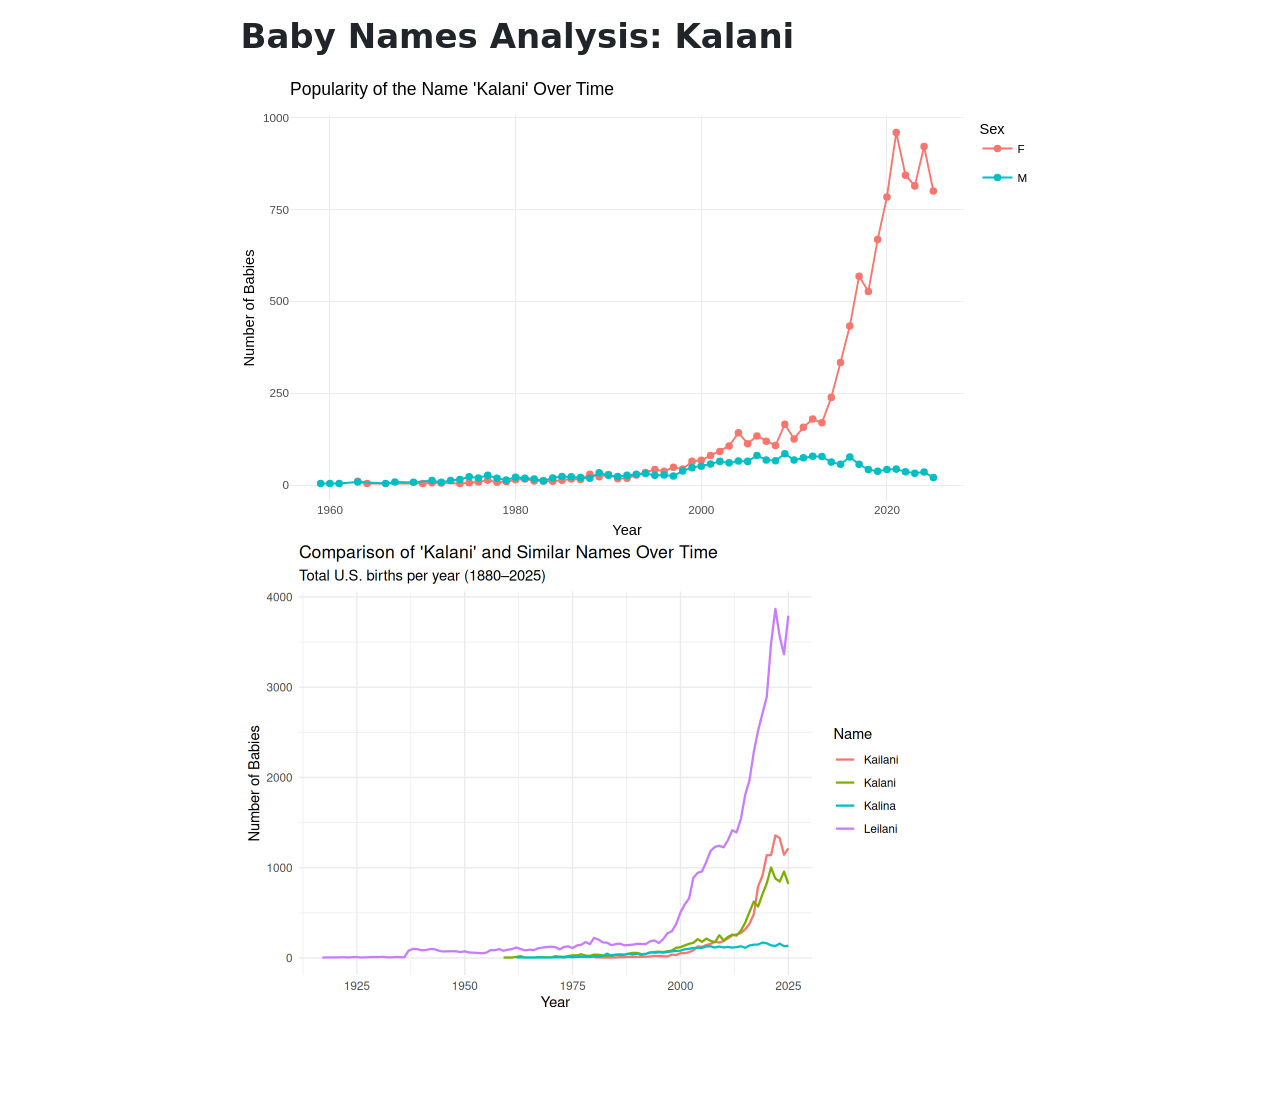
==== analysis.html @ bf9ff690 "Built site for gh-pages" ====
<!DOCTYPE html>
<html xmlns="http://www.w3.org/1999/xhtml" lang="en" xml:lang="en"><head>

<meta charset="utf-8">
<meta name="generator" content="quarto-1.10.19">

<meta name="viewport" content="width=device-width, initial-scale=1.0, user-scalable=yes">


<title>Baby Names Analysis: Kalani</title>
<style>
/* Default styles provided by pandoc.
** See https://pandoc.org/MANUAL.html#variables-for-html for config info.
*/
span.smallcaps{font-variant: small-caps;}
div.columns{display: flex; gap: 1.5em;}
div.column{flex: auto;}
@media screen {
div.columns{gap: min(4vw, 1.5em);}
div.column{overflow-x: auto;}
}
div.hanging-indent{margin-left: 1.5em; text-indent: -1.5em;}
ul.task-list{list-style: none;}
ul.task-list li input[type="checkbox"] {
  width: 0.8em;
  margin: 0 0.8em 0.2em -1em; /* quarto-specific, see https://github.com/quarto-dev/quarto-cli/issues/4556 */ 
  vertical-align: middle;
}
</style>


<script src="analysis_files/libs/clipboard/clipboard.min.js"></script>
<script src="analysis_files/libs/quarto-html/quarto.js" type="module"></script>
<script src="analysis_files/libs/quarto-html/tabsets/tabsets.js" type="module"></script>
<script src="analysis_files/libs/quarto-html/popper.min.js"></script>
<script src="analysis_files/libs/quarto-html/tippy.umd.min.js"></script>
<script src="analysis_files/libs/quarto-html/anchor.min.js"></script>
<link href="analysis_files/libs/quarto-html/tippy.css" rel="stylesheet">
<link href="analysis_files/libs/quarto-html/quarto-syntax-highlighting-bf27225e3a48a9273f3daa8f8e829971.css" rel="stylesheet" id="quarto-text-highlighting-styles">
<script src="analysis_files/libs/bootstrap/bootstrap.min.js"></script>
<link href="analysis_files/libs/bootstrap/bootstrap-icons.css" rel="stylesheet">
<link href="analysis_files/libs/bootstrap/bootstrap-77d061a0f9114bfb611d9726084df888.min.css" rel="stylesheet" append-hash="true" id="quarto-bootstrap" data-mode="light">
<link href="analysis_files/libs/htmltools-fill-0.5.9/fill.css" rel="stylesheet">
<script src="analysis_files/libs/htmlwidgets-1.6.4/htmlwidgets.js"></script>
<script src="analysis_files/libs/plotly-binding-4.12.1/plotly.js"></script>
<script src="analysis_files/libs/typedarray-0.1/typedarray.min.js"></script>
<script src="analysis_files/libs/jquery-3.5.1/jquery.min.js"></script>
<link href="analysis_files/libs/crosstalk-1.2.2/css/crosstalk.min.css" rel="stylesheet">
<script src="analysis_files/libs/crosstalk-1.2.2/js/crosstalk.min.js"></script>
<link href="analysis_files/libs/plotly-htmlwidgets-css-2.25.2/plotly-htmlwidgets.css" rel="stylesheet">
<script src="analysis_files/libs/plotly-main-2.25.2/plotly-latest.min.js"></script>


</head>

<body class="fullcontent quarto-light">

<div id="quarto-content" class="page-columns page-rows-contents page-layout-article">

<main class="content" id="quarto-document-content">

<header id="title-block-header" class="quarto-title-block default">
<div class="quarto-title">
<h1 class="title">Baby Names Analysis: Kalani</h1>
</div>



<div class="quarto-title-meta">

    
  
    
  </div>
  


</header>


<div class="cell">
<div class="cell-output-display">
<div class="plotly html-widget html-fill-item" id="htmlwidget-a24e5933cd6e842ec166" style="width:100%;height:464px;"></div>
<script type="application/json" data-for="htmlwidget-a24e5933cd6e842ec166">{"x":{"data":[{"x":[1963,1964,1970,1971,1972,1974,1975,1976,1977,1978,1979,1980,1981,1982,1983,1984,1985,1986,1987,1988,1989,1990,1991,1992,1993,1994,1995,1996,1997,1998,1999,2000,2001,2002,2003,2004,2005,2006,2007,2008,2009,2010,2011,2012,2013,2014,2015,2016,2017,2018,2019,2020,2021,2022,2023,2024,2025],"y":[11,5,5,7,6,5,7,9,14,8,10,15,17,12,12,11,14,17,16,30,23,29,18,19,28,35,43,38,49,44,65,68,81,92,107,143,113,134,120,108,166,126,158,180,170,239,334,433,568,527,668,784,959,843,814,921,800],"text":["year: 1963<br />count:  11<br />sex: F","year: 1964<br />count:   5<br />sex: F","year: 1970<br />count:   5<br />sex: F","year: 1971<br />count:   7<br />sex: F","year: 1972<br />count:   6<br />sex: F","year: 1974<br />count:   5<br />sex: F","year: 1975<br />count:   7<br />sex: F","year: 1976<br />count:   9<br />sex: F","year: 1977<br />count:  14<br />sex: F","year: 1978<br />count:   8<br />sex: F","year: 1979<br />count:  10<br />sex: F","year: 1980<br />count:  15<br />sex: F","year: 1981<br />count:  17<br />sex: F","year: 1982<br />count:  12<br />sex: F","year: 1983<br />count:  12<br />sex: F","year: 1984<br />count:  11<br />sex: F","year: 1985<br />count:  14<br />sex: F","year: 1986<br />count:  17<br />sex: F","year: 1987<br />count:  16<br />sex: F","year: 1988<br />count:  30<br />sex: F","year: 1989<br />count:  23<br />sex: F","year: 1990<br />count:  29<br />sex: F","year: 1991<br />count:  18<br />sex: F","year: 1992<br />count:  19<br />sex: F","year: 1993<br />count:  28<br />sex: F","year: 1994<br />count:  35<br />sex: F","year: 1995<br />count:  43<br />sex: F","year: 1996<br />count:  38<br />sex: F","year: 1997<br />count:  49<br />sex: F","year: 1998<br />count:  44<br />sex: F","year: 1999<br />count:  65<br />sex: F","year: 2000<br />count:  68<br />sex: F","year: 2001<br />count:  81<br />sex: F","year: 2002<br />count:  92<br />sex: F","year: 2003<br />count: 107<br />sex: F","year: 2004<br />count: 143<br />sex: F","year: 2005<br />count: 113<br />sex: F","year: 2006<br />count: 134<br />sex: F","year: 2007<br />count: 120<br />sex: F","year: 2008<br />count: 108<br />sex: F","year: 2009<br />count: 166<br />sex: F","year: 2010<br />count: 126<br />sex: F","year: 2011<br />count: 158<br />sex: F","year: 2012<br />count: 180<br />sex: F","year: 2013<br />count: 170<br />sex: F","year: 2014<br />count: 239<br />sex: F","year: 2015<br />count: 334<br />sex: F","year: 2016<br />count: 433<br />sex: F","year: 2017<br />count: 568<br />sex: F","year: 2018<br />count: 527<br />sex: F","year: 2019<br />count: 668<br />sex: F","year: 2020<br />count: 784<br />sex: F","year: 2021<br />count: 959<br />sex: F","year: 2022<br />count: 843<br />sex: F","year: 2023<br />count: 814<br />sex: F","year: 2024<br />count: 921<br />sex: F","year: 2025<br />count: 800<br />sex: F"],"type":"scatter","mode":"lines+markers","line":{"width":1.8897637795275593,"color":"rgba(248,118,109,1)","dash":"solid"},"hoveron":"points","name":"F","legendgroup":"F","showlegend":true,"xaxis":"x","yaxis":"y","hoverinfo":"text","marker":{"autocolorscale":false,"color":"rgba(248,118,109,1)","opacity":1,"size":5.6692913385826778,"symbol":"circle","line":{"width":1.8897637795275593,"color":"rgba(248,118,109,1)"}},"frame":null},{"x":[1959,1960,1961,1963,1966,1967,1969,1971,1972,1973,1974,1975,1976,1977,1978,1979,1980,1981,1982,1983,1984,1985,1986,1987,1988,1989,1990,1991,1992,1993,1994,1995,1996,1997,1998,1999,2000,2001,2002,2003,2004,2005,2006,2007,2008,2009,2010,2011,2012,2013,2014,2015,2016,2017,2018,2019,2020,2021,2022,2023,2024,2025],"y":[5,5,5,9,5,9,8,13,8,13,16,23,20,27,19,14,22,19,17,12,20,24,23,21,19,34,27,24,27,30,32,27,28,25,39,48,52,58,65,61,66,65,81,69,67,86,69,75,79,78,63,57,77,57,43,38,43,44,37,33,36,21],"text":["year: 1959<br />count:   5<br />sex: M","year: 1960<br />count:   5<br />sex: M","year: 1961<br />count:   5<br />sex: M","year: 1963<br />count:   9<br />sex: M","year: 1966<br />count:   5<br />sex: M","year: 1967<br />count:   9<br />sex: M","year: 1969<br />count:   8<br />sex: M","year: 1971<br />count:  13<br />sex: M","year: 1972<br />count:   8<br />sex: M","year: 1973<br />count:  13<br />sex: M","year: 1974<br />count:  16<br />sex: M","year: 1975<br />count:  23<br />sex: M","year: 1976<br />count:  20<br />sex: M","year: 1977<br />count:  27<br />sex: M","year: 1978<br />count:  19<br />sex: M","year: 1979<br />count:  14<br />sex: M","year: 1980<br />count:  22<br />sex: M","year: 1981<br />count:  19<br />sex: M","year: 1982<br />count:  17<br />sex: M","year: 1983<br />count:  12<br />sex: M","year: 1984<br />count:  20<br />sex: M","year: 1985<br />count:  24<br />sex: M","year: 1986<br />count:  23<br />sex: M","year: 1987<br />count:  21<br />sex: M","year: 1988<br />count:  19<br />sex: M","year: 1989<br />count:  34<br />sex: M","year: 1990<br />count:  27<br />sex: M","year: 1991<br />count:  24<br />sex: M","year: 1992<br />count:  27<br />sex: M","year: 1993<br />count:  30<br />sex: M","year: 1994<br />count:  32<br />sex: M","year: 1995<br />count:  27<br />sex: M","year: 1996<br />count:  28<br />sex: M","year: 1997<br />count:  25<br />sex: M","year: 1998<br />count:  39<br />sex: M","year: 1999<br />count:  48<br />sex: M","year: 2000<br />count:  52<br />sex: M","year: 2001<br />count:  58<br />sex: M","year: 2002<br />count:  65<br />sex: M","year: 2003<br />count:  61<br />sex: M","year: 2004<br />count:  66<br />sex: M","year: 2005<br />count:  65<br />sex: M","year: 2006<br />count:  81<br />sex: M","year: 2007<br />count:  69<br />sex: M","year: 2008<br />count:  67<br />sex: M","year: 2009<br />count:  86<br />sex: M","year: 2010<br />count:  69<br />sex: M","year: 2011<br />count:  75<br />sex: M","year: 2012<br />count:  79<br />sex: M","year: 2013<br />count:  78<br />sex: M","year: 2014<br />count:  63<br />sex: M","year: 2015<br />count:  57<br />sex: M","year: 2016<br />count:  77<br />sex: M","year: 2017<br />count:  57<br />sex: M","year: 2018<br />count:  43<br />sex: M","year: 2019<br />count:  38<br />sex: M","year: 2020<br />count:  43<br />sex: M","year: 2021<br />count:  44<br />sex: M","year: 2022<br />count:  37<br />sex: M","year: 2023<br />count:  33<br />sex: M","year: 2024<br />count:  36<br />sex: M","year: 2025<br />count:  21<br />sex: M"],"type":"scatter","mode":"lines+markers","line":{"width":1.8897637795275593,"color":"rgba(0,191,196,1)","dash":"solid"},"hoveron":"points","name":"M","legendgroup":"M","showlegend":true,"xaxis":"x","yaxis":"y","hoverinfo":"text","marker":{"autocolorscale":false,"color":"rgba(0,191,196,1)","opacity":1,"size":5.6692913385826778,"symbol":"circle","line":{"width":1.8897637795275593,"color":"rgba(0,191,196,1)"}},"frame":null}],"layout":{"margin":{"t":40.840182648401829,"r":7.3059360730593621,"b":37.260273972602747,"l":48.949771689497723},"paper_bgcolor":"rgba(255,255,255,1)","font":{"color":"rgba(0,0,0,1)","family":"","size":14.611872146118724},"title":{"text":"Popularity of the Name 'Kalani' Over Time","font":{"color":"rgba(0,0,0,1)","family":"","size":17.534246575342465},"x":0,"xref":"paper"},"xaxis":{"domain":[0,1],"automargin":true,"type":"linear","autorange":false,"range":[1955.7,2028.3],"tickmode":"array","ticktext":["1960","1980","2000","2020"],"tickvals":[1960,1980,2000,2020],"categoryorder":"array","categoryarray":["1960","1980","2000","2020"],"nticks":null,"ticks":"","tickcolor":null,"ticklen":3.6529680365296811,"tickwidth":0,"showticklabels":true,"tickfont":{"color":"rgba(77,77,77,1)","family":"","size":11.68949771689498},"tickangle":-0,"showline":false,"linecolor":null,"linewidth":0,"showgrid":true,"gridcolor":"rgba(235,235,235,1)","gridwidth":0.66417600664176002,"zeroline":false,"anchor":"y","title":{"text":"Year","font":{"color":"rgba(0,0,0,1)","family":"","size":14.611872146118724}},"hoverformat":".2f"},"yaxis":{"domain":[0,1],"automargin":true,"type":"linear","autorange":false,"range":[-42.700000000000003,1006.7],"tickmode":"array","ticktext":["0","250","500","750","1000"],"tickvals":[0,250,500.00000000000006,750,1000],"categoryorder":"array","categoryarray":["0","250","500","750","1000"],"nticks":null,"ticks":"","tickcolor":null,"ticklen":3.6529680365296811,"tickwidth":0,"showticklabels":true,"tickfont":{"color":"rgba(77,77,77,1)","family":"","size":11.68949771689498},"tickangle":-0,"showline":false,"linecolor":null,"linewidth":0,"showgrid":true,"gridcolor":"rgba(235,235,235,1)","gridwidth":0.66417600664176002,"zeroline":false,"anchor":"x","title":{"text":"Number of Babies","font":{"color":"rgba(0,0,0,1)","family":"","size":14.611872146118724}},"hoverformat":".2f"},"shapes":[],"showlegend":true,"legend":{"bgcolor":null,"bordercolor":null,"borderwidth":0,"font":{"color":"rgba(0,0,0,1)","family":"","size":11.68949771689498},"title":{"text":"Sex","font":{"color":"rgba(0,0,0,1)","family":"","size":14.611872146118724}}},"hovermode":"closest","barmode":"relative"},"config":{"doubleClick":"reset","modeBarButtonsToAdd":["hoverclosest","hovercompare"],"showSendToCloud":false},"source":"A","attrs":{"3fc95a01af0a":{"x":{},"y":{},"colour":{},"type":"scatter"},"3fc96cd4de50":{"x":{},"y":{},"colour":{}}},"cur_data":"3fc95a01af0a","visdat":{"3fc95a01af0a":["function (y) ","x"],"3fc96cd4de50":["function (y) ","x"]},"highlight":{"on":"plotly_click","persistent":false,"dynamic":false,"selectize":false,"opacityDim":0.20000000000000001,"selected":{"opacity":1},"debounce":0},"shinyEvents":["plotly_hover","plotly_click","plotly_selected","plotly_relayout","plotly_brushed","plotly_brushing","plotly_clickannotation","plotly_doubleclick","plotly_deselect","plotly_afterplot","plotly_sunburstclick"],"base_url":"https://plot.ly"},"evals":[],"jsHooks":[]}</script>
</div>
</div>
<div class="cell">
<div class="cell-output-display">
<div>
<figure class="figure">
<p><img src="analysis_files/figure-html/unnamed-chunk-3-1.png" class="img-fluid figure-img" width="672"></p>
</figure>
</div>
</div>
</div>

</main>
<!-- /main column -->
<script id="quarto-html-after-body" type="application/javascript">
  window.document.addEventListener("DOMContentLoaded", function (event) {
    const icon = "";
    const anchorJS = new window.AnchorJS();
    anchorJS.options = {
      placement: 'right',
      icon: icon
    };
    anchorJS.add('.anchored');
    const isCodeAnnotation = (el) => {
      for (const clz of el.classList) {
        if (clz.startsWith('code-annotation-')) {                     
          return true;
        }
      }
      return false;
    }
    const onCopySuccess = function(e) {
      // button target
      const button = e.trigger;
      // don't keep focus
      button.blur();
      // flash "checked"
      button.classList.add('code-copy-button-checked');
      var currentTitle = button.getAttribute("title");
      button.setAttribute("title", "Copied!");
      let tooltip;
      if (window.bootstrap) {
        button.setAttribute("data-bs-toggle", "tooltip");
        button.setAttribute("data-bs-placement", "left");
        button.setAttribute("data-bs-title", "Copied!");
        tooltip = new bootstrap.Tooltip(button, 
          { trigger: "manual", 
            customClass: "code-copy-button-tooltip",
            offset: [0, -8]});
        tooltip.show();    
      }
      setTimeout(function() {
        if (tooltip) {
          tooltip.hide();
          button.removeAttribute("data-bs-title");
          button.removeAttribute("data-bs-toggle");
          button.removeAttribute("data-bs-placement");
        }
        button.setAttribute("title", currentTitle);
        button.classList.remove('code-copy-button-checked');
      }, 1000);
      // clear code selection
      e.clearSelection();
    }
    const getTextToCopy = function(trigger) {
      const outerScaffold = trigger.parentElement.cloneNode(true);
      const codeEl = outerScaffold.querySelector('code');
      for (const childEl of codeEl.children) {
        if (isCodeAnnotation(childEl)) {
          childEl.remove();
        }
      }
      return codeEl.innerText;
    }
    const clipboard = new window.ClipboardJS('.code-copy-button:not([data-in-quarto-modal])', {
      text: getTextToCopy
    });
    clipboard.on('success', onCopySuccess);
    if (window.document.getElementById('quarto-embedded-source-code-modal')) {
      const clipboardModal = new window.ClipboardJS('.code-copy-button[data-in-quarto-modal]', {
        text: getTextToCopy,
        container: window.document.getElementById('quarto-embedded-source-code-modal')
      });
      clipboardModal.on('success', onCopySuccess);
    }
      var localhostRegex = new RegExp(/^(?:http|https):\/\/localhost\:?[0-9]*\//);
      var mailtoRegex = new RegExp(/^mailto:/);
        var filterRegex = new RegExp('/' + window.location.host + '/');
      var isInternal = (href) => {
          return filterRegex.test(href) || localhostRegex.test(href) || mailtoRegex.test(href);
      }
      // Inspect non-navigation links and adorn them if external
     var links = window.document.querySelectorAll('a[href]:not(.nav-link):not(.navbar-brand):not(.toc-action):not(.sidebar-link):not(.sidebar-item-toggle):not(.pagination-link):not(.no-external):not([aria-hidden]):not(.dropdown-item):not(.quarto-navigation-tool):not(.about-link)');
      for (var i=0; i<links.length; i++) {
        const link = links[i];
        if (!isInternal(link.href)) {
          // undo the damage that might have been done by quarto-nav.js in the case of
          // links that we want to consider external
          if (link.dataset.originalHref !== undefined) {
            link.href = link.dataset.originalHref;
          }
        }
      }
    function tippyHover(el, contentFn, onTriggerFn, onUntriggerFn) {
      const config = {
        allowHTML: true,
        maxWidth: 500,
        delay: 100,
        arrow: false,
        appendTo: function(el) {
            return el.parentElement;
        },
        interactive: true,
        interactiveBorder: 10,
        theme: 'quarto',
        placement: 'bottom-start',
      };
      if (contentFn) {
        config.content = contentFn;
      }
      if (onTriggerFn) {
        config.onTrigger = onTriggerFn;
      }
      if (onUntriggerFn) {
        config.onUntrigger = onUntriggerFn;
      }
      window.tippy(el, config); 
    }
    const noterefs = window.document.querySelectorAll('a[role="doc-noteref"]');
    for (var i=0; i<noterefs.length; i++) {
      const ref = noterefs[i];
      tippyHover(ref, function() {
        // use id or data attribute instead here
        let href = ref.getAttribute('data-footnote-href') || ref.getAttribute('href');
        try { href = new URL(href).hash; } catch {}
        const id = href.replace(/^#\/?/, "");
        const note = window.document.getElementById(id);
        if (note) {
          return note.innerHTML;
        } else {
          return "";
        }
      });
    }
    const xrefs = window.document.querySelectorAll('a.quarto-xref');
    const processXRef = (id, note) => {
      // Strip column container classes
      const stripColumnClz = (el) => {
        el.classList.remove("page-full", "page-columns");
        if (el.children) {
          for (const child of el.children) {
            stripColumnClz(child);
          }
        }
      }
      stripColumnClz(note)
      if (id === null || id.startsWith('sec-')) {
        // Special case sections, only their first couple elements
        const container = document.createElement("div");
        if (note.children && note.children.length > 2) {
          container.appendChild(note.children[0].cloneNode(true));
          for (let i = 1; i < note.children.length; i++) {
            const child = note.children[i];
            if (child.tagName === "P" && child.innerText === "") {
              continue;
            } else {
              container.appendChild(child.cloneNode(true));
              break;
            }
          }
          if (window.Quarto?.typesetMath) {
            window.Quarto.typesetMath(container);
          }
          return container.innerHTML
        } else {
          if (window.Quarto?.typesetMath) {
            window.Quarto.typesetMath(note);
          }
          return note.innerHTML;
        }
      } else {
        // Remove any anchor links if they are present
        const anchorLink = note.querySelector('a.anchorjs-link');
        if (anchorLink) {
          anchorLink.remove();
        }
        if (window.Quarto?.typesetMath) {
          window.Quarto.typesetMath(note);
        }
        if (note.classList.contains("callout")) {
          return note.outerHTML;
        } else {
          return note.innerHTML;
        }
      }
    }
    for (var i=0; i<xrefs.length; i++) {
      const xref = xrefs[i];
      tippyHover(xref, undefined, function(instance) {
        instance.disable();
        let url = xref.getAttribute('href');
        let hash = undefined; 
        if (url.startsWith('#')) {
          hash = url;
        } else {
          try { hash = new URL(url).hash; } catch {}
        }
        if (hash) {
          const id = hash.replace(/^#\/?/, "");
          const note = window.document.getElementById(id);
          if (note !== null) {
            try {
              const html = processXRef(id, note.cloneNode(true));
              instance.setContent(html);
            } finally {
              instance.enable();
              instance.show();
            }
          } else {
            // See if we can fetch this
            fetch(url.split('#')[0])
            .then(res => res.text())
            .then(html => {
              const parser = new DOMParser();
              const htmlDoc = parser.parseFromString(html, "text/html");
              const note = htmlDoc.getElementById(id);
              if (note !== null) {
                const html = processXRef(id, note);
                instance.setContent(html);
              } 
            }).finally(() => {
              instance.enable();
              instance.show();
            });
          }
        } else {
          // See if we can fetch a full url (with no hash to target)
          // This is a special case and we should probably do some content thinning / targeting
          fetch(url)
          .then(res => res.text())
          .then(html => {
            const parser = new DOMParser();
            const htmlDoc = parser.parseFromString(html, "text/html");
            const note = htmlDoc.querySelector('main.content');
            if (note !== null) {
              // This should only happen for chapter cross references
              // (since there is no id in the URL)
              // remove the first header
              if (note.children.length > 0 && note.children[0].tagName === "HEADER") {
                note.children[0].remove();
              }
              const html = processXRef(null, note);
              instance.setContent(html);
            } 
          }).finally(() => {
            instance.enable();
            instance.show();
          });
        }
      }, function(instance) {
      });
    }
        let selectedAnnoteEl;
        const selectorForAnnotation = ( cell, annotation) => {
          let cellAttr = 'data-code-cell="' + cell + '"';
          let lineAttr = 'data-code-annotation="' +  annotation + '"';
          const selector = 'span[' + cellAttr + '][' + lineAttr + ']';
          return selector;
        }
        const selectCodeLines = (annoteEl) => {
          const doc = window.document;
          const targetCell = annoteEl.getAttribute("data-target-cell");
          const targetAnnotation = annoteEl.getAttribute("data-target-annotation");
          const annoteSpan = window.document.querySelector(selectorForAnnotation(targetCell, targetAnnotation));
          const lines = annoteSpan.getAttribute("data-code-lines").split(",");
          const lineIds = lines.map((line) => {
            return targetCell + "-" + line;
          })
          let top = null;
          let height = null;
          let parent = null;
          if (lineIds.length > 0) {
              //compute the position of the single el (top and bottom and make a div)
              const el = window.document.getElementById(lineIds[0]);
              top = el.offsetTop;
              height = el.offsetHeight;
              parent = el.parentElement.parentElement;
            if (lineIds.length > 1) {
              const lastEl = window.document.getElementById(lineIds[lineIds.length - 1]);
              const bottom = lastEl.offsetTop + lastEl.offsetHeight;
              height = bottom - top;
            }
            if (top !== null && height !== null && parent !== null) {
              // cook up a div (if necessary) and position it 
              let div = window.document.getElementById("code-annotation-line-highlight");
              if (div === null) {
                div = window.document.createElement("div");
                div.setAttribute("id", "code-annotation-line-highlight");
                div.style.position = 'absolute';
                parent.appendChild(div);
              }
              div.style.top = top - 2 + "px";
              div.style.height = height + 4 + "px";
              div.style.left = 0;
              let gutterDiv = window.document.getElementById("code-annotation-line-highlight-gutter");
              if (gutterDiv === null) {
                gutterDiv = window.document.createElement("div");
                gutterDiv.setAttribute("id", "code-annotation-line-highlight-gutter");
                gutterDiv.style.position = 'absolute';
                const codeCell = window.document.getElementById(targetCell);
                const gutter = codeCell.querySelector('.code-annotation-gutter');
                gutter.appendChild(gutterDiv);
              }
              gutterDiv.style.top = top - 2 + "px";
              gutterDiv.style.height = height + 4 + "px";
            }
            selectedAnnoteEl = annoteEl;
          }
        };
        const unselectCodeLines = () => {
          const elementsIds = ["code-annotation-line-highlight", "code-annotation-line-highlight-gutter"];
          elementsIds.forEach((elId) => {
            const div = window.document.getElementById(elId);
            if (div) {
              div.remove();
            }
          });
          selectedAnnoteEl = undefined;
        };
          // Handle positioning of the toggle
      window.addEventListener(
        "resize",
        throttle(() => {
          elRect = undefined;
          if (selectedAnnoteEl) {
            selectCodeLines(selectedAnnoteEl);
          }
        }, 10)
      );
      function throttle(fn, ms) {
      let throttle = false;
      let timer;
        return (...args) => {
          if(!throttle) { // first call gets through
              fn.apply(this, args);
              throttle = true;
          } else { // all the others get throttled
              if(timer) clearTimeout(timer); // cancel #2
              timer = setTimeout(() => {
                fn.apply(this, args);
                timer = throttle = false;
              }, ms);
          }
        };
      }
        // Attach click handler to the DT
        const annoteDls = window.document.querySelectorAll('dt[data-target-cell]');
        for (const annoteDlNode of annoteDls) {
          annoteDlNode.addEventListener('click', (event) => {
            const clickedEl = event.target;
            if (clickedEl !== selectedAnnoteEl) {
              unselectCodeLines();
              const activeEl = window.document.querySelector('dt[data-target-cell].code-annotation-active');
              if (activeEl) {
                activeEl.classList.remove('code-annotation-active');
              }
              selectCodeLines(clickedEl);
              clickedEl.classList.add('code-annotation-active');
            } else {
              // Unselect the line
              unselectCodeLines();
              clickedEl.classList.remove('code-annotation-active');
            }
          });
        }
    const findCites = (el) => {
      const parentEl = el.parentElement;
      if (parentEl) {
        const cites = parentEl.dataset.cites;
        if (cites) {
          return {
            el,
            cites: cites.split(' ')
          };
        } else {
          return findCites(el.parentElement)
        }
      } else {
        return undefined;
      }
    };
    var bibliorefs = window.document.querySelectorAll('a[role="doc-biblioref"]');
    for (var i=0; i<bibliorefs.length; i++) {
      const ref = bibliorefs[i];
      const citeInfo = findCites(ref);
      if (citeInfo) {
        tippyHover(citeInfo.el, function() {
          var popup = window.document.createElement('div');
          citeInfo.cites.forEach(function(cite) {
            var citeDiv = window.document.createElement('div');
            citeDiv.classList.add('hanging-indent');
            citeDiv.classList.add('csl-entry');
            var biblioDiv = window.document.getElementById('ref-' + cite);
            if (biblioDiv) {
              citeDiv.innerHTML = biblioDiv.innerHTML;
            }
            popup.appendChild(citeDiv);
          });
          return popup.innerHTML;
        });
      }
    }
  });
  </script>
</div> <!-- /content -->




</body></html>
---- analysis_files/libs/quarto-html/tippy.css ----
.tippy-box[data-animation=fade][data-state=hidden]{opacity:0}[data-tippy-root]{max-width:calc(100vw - 10px)}.tippy-box{position:relative;background-color:#333;color:#fff;border-radius:4px;font-size:14px;line-height:1.4;white-space:normal;outline:0;transition-property:transform,visibility,opacity}.tippy-box[data-placement^=top]>.tippy-arrow{bottom:0}.tippy-box[data-placement^=top]>.tippy-arrow:before{bottom:-7px;left:0;border-width:8px 8px 0;border-top-color:initial;transform-origin:center top}.tippy-box[data-placement^=bottom]>.tippy-arrow{top:0}.tippy-box[data-placement^=bottom]>.tippy-arrow:before{top:-7px;left:0;border-width:0 8px 8px;border-bottom-color:initial;transform-origin:center bottom}.tippy-box[data-placement^=left]>.tippy-arrow{right:0}.tippy-box[data-placement^=left]>.tippy-arrow:before{border-width:8px 0 8px 8px;border-left-color:initial;right:-7px;transform-origin:center left}.tippy-box[data-placement^=right]>.tippy-arrow{left:0}.tippy-box[data-placement^=right]>.tippy-arrow:before{left:-7px;border-width:8px 8px 8px 0;border-right-color:initial;transform-origin:center right}.tippy-box[data-inertia][data-state=visible]{transition-timing-function:cubic-bezier(.54,1.5,.38,1.11)}.tippy-arrow{width:16px;height:16px;color:#333}.tippy-arrow:before{content:"";position:absolute;border-color:transparent;border-style:solid}.tippy-content{position:relative;padding:5px 9px;z-index:1}
---- analysis_files/libs/quarto-html/quarto-syntax-highlighting-bf27225e3a48a9273f3daa8f8e829971.css ----
/* quarto syntax highlight colors */
:root {
  --quarto-hl-ot-color: #003B4F;
  --quarto-hl-at-color: #657422;
  --quarto-hl-ss-color: #20794D;
  --quarto-hl-an-color: #5E5E5E;
  --quarto-hl-fu-color: #4758AB;
  --quarto-hl-st-color: #20794D;
  --quarto-hl-cf-color: #003B4F;
  --quarto-hl-op-color: #5E5E5E;
  --quarto-hl-er-color: #AD0000;
  --quarto-hl-bn-color: #AD0000;
  --quarto-hl-al-color: #AD0000;
  --quarto-hl-va-color: #111111;
  --quarto-hl-bu-color: inherit;
  --quarto-hl-ex-color: inherit;
  --quarto-hl-pp-color: #AD0000;
  --quarto-hl-in-color: #5E5E5E;
  --quarto-hl-vs-color: #20794D;
  --quarto-hl-wa-color: #5E5E5E;
  --quarto-hl-do-color: #5E5E5E;
  --quarto-hl-im-color: #00769E;
  --quarto-hl-ch-color: #20794D;
  --quarto-hl-dt-color: #AD0000;
  --quarto-hl-fl-color: #AD0000;
  --quarto-hl-co-color: #5E5E5E;
  --quarto-hl-cv-color: #5E5E5E;
  --quarto-hl-cn-color: #8f5902;
  --quarto-hl-sc-color: #5E5E5E;
  --quarto-hl-dv-color: #AD0000;
  --quarto-hl-kw-color: #003B4F;
}

/* other quarto variables */
:root {
  --quarto-font-monospace: SFMono-Regular, Menlo, Monaco, Consolas, "Liberation Mono", "Courier New", monospace;
}

/* syntax highlight based on Pandoc's rules */
pre > code.sourceCode > span {
  color: #003B4F;
}

code.sourceCode > span {
  color: #003B4F;
}

div.sourceCode,
div.sourceCode pre.sourceCode {
  color: #003B4F;
}

/* Normal */
code span {
  color: #003B4F;
}

/* Alert */
code span.al {
  color: #AD0000;
  font-style: inherit;
}

/* Annotation */
code span.an {
  color: #5E5E5E;
  font-style: inherit;
}

/* Attribute */
code span.at {
  color: #657422;
  font-style: inherit;
}

/* BaseN */
code span.bn {
  color: #AD0000;
  font-style: inherit;
}

/* BuiltIn */
code span.bu {
  font-style: inherit;
}

/* ControlFlow */
code span.cf {
  color: #003B4F;
  font-weight: bold;
  font-style: inherit;
}

/* Char */
code span.ch {
  color: #20794D;
  font-style: inherit;
}

/* Constant */
code span.cn {
  color: #8f5902;
  font-style: inherit;
}

/* Comment */
code span.co {
  color: #5E5E5E;
  font-style: inherit;
}

/* CommentVar */
code span.cv {
  color: #5E5E5E;
  font-style: italic;
}

/* Documentation */
code span.do {
  color: #5E5E5E;
  font-style: italic;
}

/* DataType */
code span.dt {
  color: #AD0000;
  font-style: inherit;
}

/* DecVal */
code span.dv {
  color: #AD0000;
  font-style: inherit;
}

/* Error */
code span.er {
  color: #AD0000;
  font-style: inherit;
}

/* Extension */
code span.ex {
  font-style: inherit;
}

/* Float */
code span.fl {
  color: #AD0000;
  font-style: inherit;
}

/* Function */
code span.fu {
  color: #4758AB;
  font-style: inherit;
}

/* Import */
code span.im {
  color: #00769E;
  font-style: inherit;
}

/* Information */
code span.in {
  color: #5E5E5E;
  font-style: inherit;
}

/* Keyword */
code span.kw {
  color: #003B4F;
  font-weight: bold;
  font-style: inherit;
}

/* Operator */
code span.op {
  color: #5E5E5E;
  font-style: inherit;
}

/* Other */
code span.ot {
  color: #003B4F;
  font-style: inherit;
}

/* Preprocessor */
code span.pp {
  color: #AD0000;
  font-style: inherit;
}

/* SpecialChar */
code span.sc {
  color: #5E5E5E;
  font-style: inherit;
}

/* SpecialString */
code span.ss {
  color: #20794D;
  font-style: inherit;
}

/* String */
code span.st {
  color: #20794D;
  font-style: inherit;
}

/* Variable */
code span.va {
  color: #111111;
  font-style: inherit;
}

/* VerbatimString */
code span.vs {
  color: #20794D;
  font-style: inherit;
}

/* Warning */
code span.wa {
  color: #5E5E5E;
  font-style: italic;
}

.prevent-inlining {
  content: "</";
}

/*# sourceMappingURL=8be38f48d34c45af72792cbd699585e7.css.map */
---- analysis_files/libs/htmltools-fill-0.5.9/fill.css ----
@layer htmltools {
  .html-fill-container {
    display: flex;
    flex-direction: column;
    /* Prevent the container from expanding vertically or horizontally beyond its
    parent's constraints. */
    min-height: 0;
    min-width: 0;
  }
  .html-fill-container > .html-fill-item {
    /* Fill items can grow and shrink freely within
    available vertical space in fillable container */
    flex: 1 1 auto;
    min-height: 0;
    min-width: 0;
  }
  .html-fill-container > :not(.html-fill-item) {
    /* Prevent shrinking or growing of non-fill items */
    flex: 0 0 auto;
  }
}
---- analysis_files/libs/crosstalk-1.2.2/css/crosstalk.min.css ----
.container-fluid.crosstalk-bscols{margin-left:-30px;margin-right:-30px;white-space:normal}body>.container-fluid.crosstalk-bscols{margin-left:auto;margin-right:auto}.crosstalk-input-checkboxgroup .crosstalk-options-group .crosstalk-options-column{display:inline-block;padding-right:12px;vertical-align:top}@media only screen and (max-width: 480px){.crosstalk-input-checkboxgroup .crosstalk-options-group .crosstalk-options-column{display:block;padding-right:inherit}}.crosstalk-input{margin-bottom:15px}.crosstalk-input .control-label{margin-bottom:0;vertical-align:middle}.crosstalk-input input[type="checkbox"]{margin:4px 0 0;margin-top:1px;line-height:normal}.crosstalk-input .checkbox{position:relative;display:block;margin-top:10px;margin-bottom:10px}.crosstalk-input .checkbox>label{padding-left:20px;margin-bottom:0;font-weight:400;cursor:pointer}.crosstalk-input .checkbox input[type="checkbox"],.crosstalk-input .checkbox-inline input[type="checkbox"]{position:absolute;margin-top:2px;margin-left:-20px}.crosstalk-input .checkbox+.checkbox{margin-top:-5px}.crosstalk-input .checkbox-inline{position:relative;display:inline-block;padding-left:20px;margin-bottom:0;font-weight:400;vertical-align:middle;cursor:pointer}.crosstalk-input .checkbox-inline+.checkbox-inline{margin-top:0;margin-left:10px}
---- analysis_files/libs/plotly-htmlwidgets-css-2.25.2/plotly-htmlwidgets.css ----
/*
just here so that plotly works
correctly with ioslides.
see https://github.com/ropensci/plotly/issues/463
*/

slide:not(.current) .plotly.html-widget{
  display: none;
}
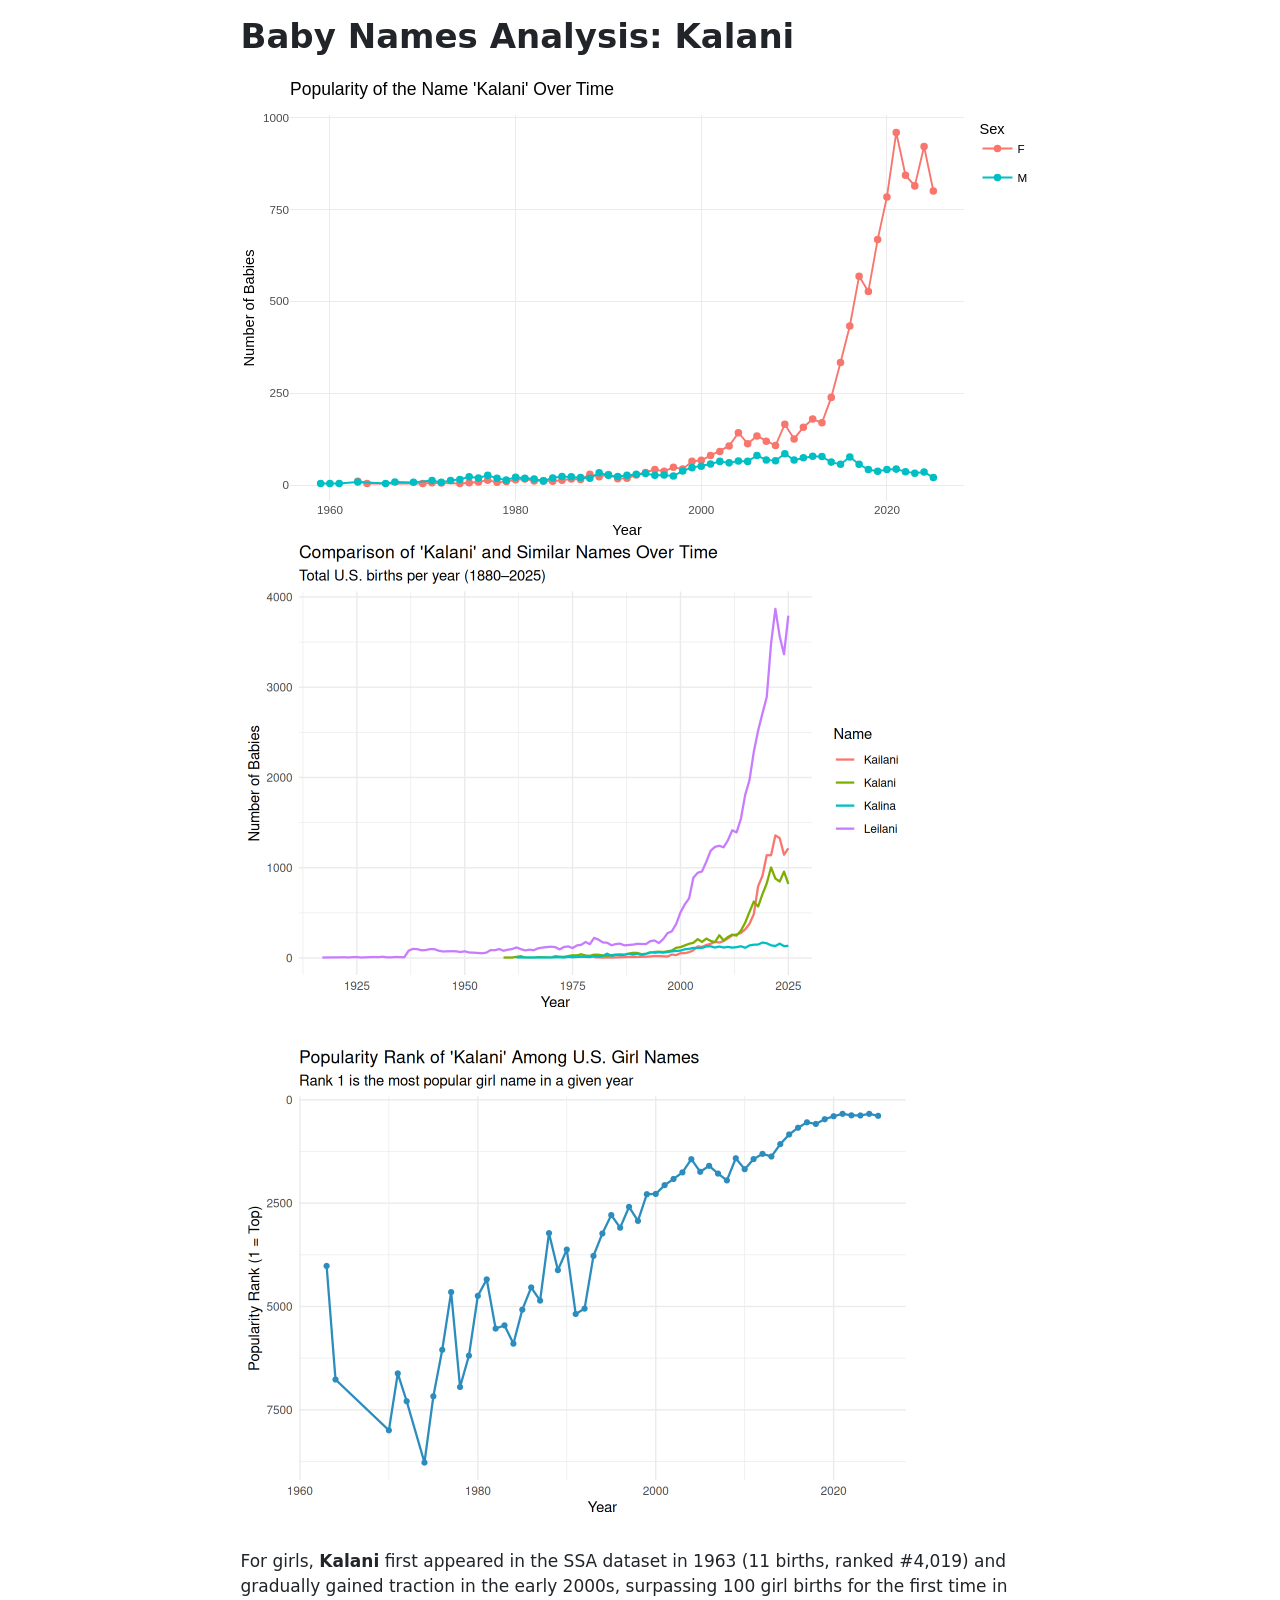
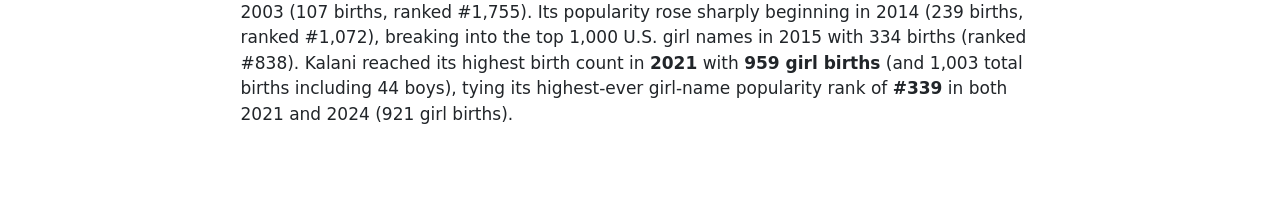
==== commit 2543c0b6: "Built site for gh-pages" ====
--- a/analysis.html
+++ b/analysis.html
@@ -80,8 +80,8 @@
 
 <div class="cell">
 <div class="cell-output-display">
-<div class="plotly html-widget html-fill-item" id="htmlwidget-a24e5933cd6e842ec166" style="width:100%;height:464px;"></div>
-<script type="application/json" data-for="htmlwidget-a24e5933cd6e842ec166">{"x":{"data":[{"x":[1963,1964,1970,1971,1972,1974,1975,1976,1977,1978,1979,1980,1981,1982,1983,1984,1985,1986,1987,1988,1989,1990,1991,1992,1993,1994,1995,1996,1997,1998,1999,2000,2001,2002,2003,2004,2005,2006,2007,2008,2009,2010,2011,2012,2013,2014,2015,2016,2017,2018,2019,2020,2021,2022,2023,2024,2025],"y":[11,5,5,7,6,5,7,9,14,8,10,15,17,12,12,11,14,17,16,30,23,29,18,19,28,35,43,38,49,44,65,68,81,92,107,143,113,134,120,108,166,126,158,180,170,239,334,433,568,527,668,784,959,843,814,921,800],"text":["year: 1963<br />count:  11<br />sex: F","year: 1964<br />count:   5<br />sex: F","year: 1970<br />count:   5<br />sex: F","year: 1971<br />count:   7<br />sex: F","year: 1972<br />count:   6<br />sex: F","year: 1974<br />count:   5<br />sex: F","year: 1975<br />count:   7<br />sex: F","year: 1976<br />count:   9<br />sex: F","year: 1977<br />count:  14<br />sex: F","year: 1978<br />count:   8<br />sex: F","year: 1979<br />count:  10<br />sex: F","year: 1980<br />count:  15<br />sex: F","year: 1981<br />count:  17<br />sex: F","year: 1982<br />count:  12<br />sex: F","year: 1983<br />count:  12<br />sex: F","year: 1984<br />count:  11<br />sex: F","year: 1985<br />count:  14<br />sex: F","year: 1986<br />count:  17<br />sex: F","year: 1987<br />count:  16<br />sex: F","year: 1988<br />count:  30<br />sex: F","year: 1989<br />count:  23<br />sex: F","year: 1990<br />count:  29<br />sex: F","year: 1991<br />count:  18<br />sex: F","year: 1992<br />count:  19<br />sex: F","year: 1993<br />count:  28<br />sex: F","year: 1994<br />count:  35<br />sex: F","year: 1995<br />count:  43<br />sex: F","year: 1996<br />count:  38<br />sex: F","year: 1997<br />count:  49<br />sex: F","year: 1998<br />count:  44<br />sex: F","year: 1999<br />count:  65<br />sex: F","year: 2000<br />count:  68<br />sex: F","year: 2001<br />count:  81<br />sex: F","year: 2002<br />count:  92<br />sex: F","year: 2003<br />count: 107<br />sex: F","year: 2004<br />count: 143<br />sex: F","year: 2005<br />count: 113<br />sex: F","year: 2006<br />count: 134<br />sex: F","year: 2007<br />count: 120<br />sex: F","year: 2008<br />count: 108<br />sex: F","year: 2009<br />count: 166<br />sex: F","year: 2010<br />count: 126<br />sex: F","year: 2011<br />count: 158<br />sex: F","year: 2012<br />count: 180<br />sex: F","year: 2013<br />count: 170<br />sex: F","year: 2014<br />count: 239<br />sex: F","year: 2015<br />count: 334<br />sex: F","year: 2016<br />count: 433<br />sex: F","year: 2017<br />count: 568<br />sex: F","year: 2018<br />count: 527<br />sex: F","year: 2019<br />count: 668<br />sex: F","year: 2020<br />count: 784<br />sex: F","year: 2021<br />count: 959<br />sex: F","year: 2022<br />count: 843<br />sex: F","year: 2023<br />count: 814<br />sex: F","year: 2024<br />count: 921<br />sex: F","year: 2025<br />count: 800<br />sex: F"],"type":"scatter","mode":"lines+markers","line":{"width":1.8897637795275593,"color":"rgba(248,118,109,1)","dash":"solid"},"hoveron":"points","name":"F","legendgroup":"F","showlegend":true,"xaxis":"x","yaxis":"y","hoverinfo":"text","marker":{"autocolorscale":false,"color":"rgba(248,118,109,1)","opacity":1,"size":5.6692913385826778,"symbol":"circle","line":{"width":1.8897637795275593,"color":"rgba(248,118,109,1)"}},"frame":null},{"x":[1959,1960,1961,1963,1966,1967,1969,1971,1972,1973,1974,1975,1976,1977,1978,1979,1980,1981,1982,1983,1984,1985,1986,1987,1988,1989,1990,1991,1992,1993,1994,1995,1996,1997,1998,1999,2000,2001,2002,2003,2004,2005,2006,2007,2008,2009,2010,2011,2012,2013,2014,2015,2016,2017,2018,2019,2020,2021,2022,2023,2024,2025],"y":[5,5,5,9,5,9,8,13,8,13,16,23,20,27,19,14,22,19,17,12,20,24,23,21,19,34,27,24,27,30,32,27,28,25,39,48,52,58,65,61,66,65,81,69,67,86,69,75,79,78,63,57,77,57,43,38,43,44,37,33,36,21],"text":["year: 1959<br />count:   5<br />sex: M","year: 1960<br />count:   5<br />sex: M","year: 1961<br />count:   5<br />sex: M","year: 1963<br />count:   9<br />sex: M","year: 1966<br />count:   5<br />sex: M","year: 1967<br />count:   9<br />sex: M","year: 1969<br />count:   8<br />sex: M","year: 1971<br />count:  13<br />sex: M","year: 1972<br />count:   8<br />sex: M","year: 1973<br />count:  13<br />sex: M","year: 1974<br />count:  16<br />sex: M","year: 1975<br />count:  23<br />sex: M","year: 1976<br />count:  20<br />sex: M","year: 1977<br />count:  27<br />sex: M","year: 1978<br />count:  19<br />sex: M","year: 1979<br />count:  14<br />sex: M","year: 1980<br />count:  22<br />sex: M","year: 1981<br />count:  19<br />sex: M","year: 1982<br />count:  17<br />sex: M","year: 1983<br />count:  12<br />sex: M","year: 1984<br />count:  20<br />sex: M","year: 1985<br />count:  24<br />sex: M","year: 1986<br />count:  23<br />sex: M","year: 1987<br />count:  21<br />sex: M","year: 1988<br />count:  19<br />sex: M","year: 1989<br />count:  34<br />sex: M","year: 1990<br />count:  27<br />sex: M","year: 1991<br />count:  24<br />sex: M","year: 1992<br />count:  27<br />sex: M","year: 1993<br />count:  30<br />sex: M","year: 1994<br />count:  32<br />sex: M","year: 1995<br />count:  27<br />sex: M","year: 1996<br />count:  28<br />sex: M","year: 1997<br />count:  25<br />sex: M","year: 1998<br />count:  39<br />sex: M","year: 1999<br />count:  48<br />sex: M","year: 2000<br />count:  52<br />sex: M","year: 2001<br />count:  58<br />sex: M","year: 2002<br />count:  65<br />sex: M","year: 2003<br />count:  61<br />sex: M","year: 2004<br />count:  66<br />sex: M","year: 2005<br />count:  65<br />sex: M","year: 2006<br />count:  81<br />sex: M","year: 2007<br />count:  69<br />sex: M","year: 2008<br />count:  67<br />sex: M","year: 2009<br />count:  86<br />sex: M","year: 2010<br />count:  69<br />sex: M","year: 2011<br />count:  75<br />sex: M","year: 2012<br />count:  79<br />sex: M","year: 2013<br />count:  78<br />sex: M","year: 2014<br />count:  63<br />sex: M","year: 2015<br />count:  57<br />sex: M","year: 2016<br />count:  77<br />sex: M","year: 2017<br />count:  57<br />sex: M","year: 2018<br />count:  43<br />sex: M","year: 2019<br />count:  38<br />sex: M","year: 2020<br />count:  43<br />sex: M","year: 2021<br />count:  44<br />sex: M","year: 2022<br />count:  37<br />sex: M","year: 2023<br />count:  33<br />sex: M","year: 2024<br />count:  36<br />sex: M","year: 2025<br />count:  21<br />sex: M"],"type":"scatter","mode":"lines+markers","line":{"width":1.8897637795275593,"color":"rgba(0,191,196,1)","dash":"solid"},"hoveron":"points","name":"M","legendgroup":"M","showlegend":true,"xaxis":"x","yaxis":"y","hoverinfo":"text","marker":{"autocolorscale":false,"color":"rgba(0,191,196,1)","opacity":1,"size":5.6692913385826778,"symbol":"circle","line":{"width":1.8897637795275593,"color":"rgba(0,191,196,1)"}},"frame":null}],"layout":{"margin":{"t":40.840182648401829,"r":7.3059360730593621,"b":37.260273972602747,"l":48.949771689497723},"paper_bgcolor":"rgba(255,255,255,1)","font":{"color":"rgba(0,0,0,1)","family":"","size":14.611872146118724},"title":{"text":"Popularity of the Name 'Kalani' Over Time","font":{"color":"rgba(0,0,0,1)","family":"","size":17.534246575342465},"x":0,"xref":"paper"},"xaxis":{"domain":[0,1],"automargin":true,"type":"linear","autorange":false,"range":[1955.7,2028.3],"tickmode":"array","ticktext":["1960","1980","2000","2020"],"tickvals":[1960,1980,2000,2020],"categoryorder":"array","categoryarray":["1960","1980","2000","2020"],"nticks":null,"ticks":"","tickcolor":null,"ticklen":3.6529680365296811,"tickwidth":0,"showticklabels":true,"tickfont":{"color":"rgba(77,77,77,1)","family":"","size":11.68949771689498},"tickangle":-0,"showline":false,"linecolor":null,"linewidth":0,"showgrid":true,"gridcolor":"rgba(235,235,235,1)","gridwidth":0.66417600664176002,"zeroline":false,"anchor":"y","title":{"text":"Year","font":{"color":"rgba(0,0,0,1)","family":"","size":14.611872146118724}},"hoverformat":".2f"},"yaxis":{"domain":[0,1],"automargin":true,"type":"linear","autorange":false,"range":[-42.700000000000003,1006.7],"tickmode":"array","ticktext":["0","250","500","750","1000"],"tickvals":[0,250,500.00000000000006,750,1000],"categoryorder":"array","categoryarray":["0","250","500","750","1000"],"nticks":null,"ticks":"","tickcolor":null,"ticklen":3.6529680365296811,"tickwidth":0,"showticklabels":true,"tickfont":{"color":"rgba(77,77,77,1)","family":"","size":11.68949771689498},"tickangle":-0,"showline":false,"linecolor":null,"linewidth":0,"showgrid":true,"gridcolor":"rgba(235,235,235,1)","gridwidth":0.66417600664176002,"zeroline":false,"anchor":"x","title":{"text":"Number of Babies","font":{"color":"rgba(0,0,0,1)","family":"","size":14.611872146118724}},"hoverformat":".2f"},"shapes":[],"showlegend":true,"legend":{"bgcolor":null,"bordercolor":null,"borderwidth":0,"font":{"color":"rgba(0,0,0,1)","family":"","size":11.68949771689498},"title":{"text":"Sex","font":{"color":"rgba(0,0,0,1)","family":"","size":14.611872146118724}}},"hovermode":"closest","barmode":"relative"},"config":{"doubleClick":"reset","modeBarButtonsToAdd":["hoverclosest","hovercompare"],"showSendToCloud":false},"source":"A","attrs":{"3fc95a01af0a":{"x":{},"y":{},"colour":{},"type":"scatter"},"3fc96cd4de50":{"x":{},"y":{},"colour":{}}},"cur_data":"3fc95a01af0a","visdat":{"3fc95a01af0a":["function (y) ","x"],"3fc96cd4de50":["function (y) ","x"]},"highlight":{"on":"plotly_click","persistent":false,"dynamic":false,"selectize":false,"opacityDim":0.20000000000000001,"selected":{"opacity":1},"debounce":0},"shinyEvents":["plotly_hover","plotly_click","plotly_selected","plotly_relayout","plotly_brushed","plotly_brushing","plotly_clickannotation","plotly_doubleclick","plotly_deselect","plotly_afterplot","plotly_sunburstclick"],"base_url":"https://plot.ly"},"evals":[],"jsHooks":[]}</script>
+<div class="plotly html-widget html-fill-item" id="htmlwidget-e04f7f097ef9d7e71e5f" style="width:100%;height:464px;"></div>
+<script type="application/json" data-for="htmlwidget-e04f7f097ef9d7e71e5f">{"x":{"data":[{"x":[1963,1964,1970,1971,1972,1974,1975,1976,1977,1978,1979,1980,1981,1982,1983,1984,1985,1986,1987,1988,1989,1990,1991,1992,1993,1994,1995,1996,1997,1998,1999,2000,2001,2002,2003,2004,2005,2006,2007,2008,2009,2010,2011,2012,2013,2014,2015,2016,2017,2018,2019,2020,2021,2022,2023,2024,2025],"y":[11,5,5,7,6,5,7,9,14,8,10,15,17,12,12,11,14,17,16,30,23,29,18,19,28,35,43,38,49,44,65,68,81,92,107,143,113,134,120,108,166,126,158,180,170,239,334,433,568,527,668,784,959,843,814,921,800],"text":["year: 1963<br />count:  11<br />sex: F","year: 1964<br />count:   5<br />sex: F","year: 1970<br />count:   5<br />sex: F","year: 1971<br />count:   7<br />sex: F","year: 1972<br />count:   6<br />sex: F","year: 1974<br />count:   5<br />sex: F","year: 1975<br />count:   7<br />sex: F","year: 1976<br />count:   9<br />sex: F","year: 1977<br />count:  14<br />sex: F","year: 1978<br />count:   8<br />sex: F","year: 1979<br />count:  10<br />sex: F","year: 1980<br />count:  15<br />sex: F","year: 1981<br />count:  17<br />sex: F","year: 1982<br />count:  12<br />sex: F","year: 1983<br />count:  12<br />sex: F","year: 1984<br />count:  11<br />sex: F","year: 1985<br />count:  14<br />sex: F","year: 1986<br />count:  17<br />sex: F","year: 1987<br />count:  16<br />sex: F","year: 1988<br />count:  30<br />sex: F","year: 1989<br />count:  23<br />sex: F","year: 1990<br />count:  29<br />sex: F","year: 1991<br />count:  18<br />sex: F","year: 1992<br />count:  19<br />sex: F","year: 1993<br />count:  28<br />sex: F","year: 1994<br />count:  35<br />sex: F","year: 1995<br />count:  43<br />sex: F","year: 1996<br />count:  38<br />sex: F","year: 1997<br />count:  49<br />sex: F","year: 1998<br />count:  44<br />sex: F","year: 1999<br />count:  65<br />sex: F","year: 2000<br />count:  68<br />sex: F","year: 2001<br />count:  81<br />sex: F","year: 2002<br />count:  92<br />sex: F","year: 2003<br />count: 107<br />sex: F","year: 2004<br />count: 143<br />sex: F","year: 2005<br />count: 113<br />sex: F","year: 2006<br />count: 134<br />sex: F","year: 2007<br />count: 120<br />sex: F","year: 2008<br />count: 108<br />sex: F","year: 2009<br />count: 166<br />sex: F","year: 2010<br />count: 126<br />sex: F","year: 2011<br />count: 158<br />sex: F","year: 2012<br />count: 180<br />sex: F","year: 2013<br />count: 170<br />sex: F","year: 2014<br />count: 239<br />sex: F","year: 2015<br />count: 334<br />sex: F","year: 2016<br />count: 433<br />sex: F","year: 2017<br />count: 568<br />sex: F","year: 2018<br />count: 527<br />sex: F","year: 2019<br />count: 668<br />sex: F","year: 2020<br />count: 784<br />sex: F","year: 2021<br />count: 959<br />sex: F","year: 2022<br />count: 843<br />sex: F","year: 2023<br />count: 814<br />sex: F","year: 2024<br />count: 921<br />sex: F","year: 2025<br />count: 800<br />sex: F"],"type":"scatter","mode":"lines+markers","line":{"width":1.8897637795275593,"color":"rgba(248,118,109,1)","dash":"solid"},"hoveron":"points","name":"F","legendgroup":"F","showlegend":true,"xaxis":"x","yaxis":"y","hoverinfo":"text","marker":{"autocolorscale":false,"color":"rgba(248,118,109,1)","opacity":1,"size":5.6692913385826778,"symbol":"circle","line":{"width":1.8897637795275593,"color":"rgba(248,118,109,1)"}},"frame":null},{"x":[1959,1960,1961,1963,1966,1967,1969,1971,1972,1973,1974,1975,1976,1977,1978,1979,1980,1981,1982,1983,1984,1985,1986,1987,1988,1989,1990,1991,1992,1993,1994,1995,1996,1997,1998,1999,2000,2001,2002,2003,2004,2005,2006,2007,2008,2009,2010,2011,2012,2013,2014,2015,2016,2017,2018,2019,2020,2021,2022,2023,2024,2025],"y":[5,5,5,9,5,9,8,13,8,13,16,23,20,27,19,14,22,19,17,12,20,24,23,21,19,34,27,24,27,30,32,27,28,25,39,48,52,58,65,61,66,65,81,69,67,86,69,75,79,78,63,57,77,57,43,38,43,44,37,33,36,21],"text":["year: 1959<br />count:   5<br />sex: M","year: 1960<br />count:   5<br />sex: M","year: 1961<br />count:   5<br />sex: M","year: 1963<br />count:   9<br />sex: M","year: 1966<br />count:   5<br />sex: M","year: 1967<br />count:   9<br />sex: M","year: 1969<br />count:   8<br />sex: M","year: 1971<br />count:  13<br />sex: M","year: 1972<br />count:   8<br />sex: M","year: 1973<br />count:  13<br />sex: M","year: 1974<br />count:  16<br />sex: M","year: 1975<br />count:  23<br />sex: M","year: 1976<br />count:  20<br />sex: M","year: 1977<br />count:  27<br />sex: M","year: 1978<br />count:  19<br />sex: M","year: 1979<br />count:  14<br />sex: M","year: 1980<br />count:  22<br />sex: M","year: 1981<br />count:  19<br />sex: M","year: 1982<br />count:  17<br />sex: M","year: 1983<br />count:  12<br />sex: M","year: 1984<br />count:  20<br />sex: M","year: 1985<br />count:  24<br />sex: M","year: 1986<br />count:  23<br />sex: M","year: 1987<br />count:  21<br />sex: M","year: 1988<br />count:  19<br />sex: M","year: 1989<br />count:  34<br />sex: M","year: 1990<br />count:  27<br />sex: M","year: 1991<br />count:  24<br />sex: M","year: 1992<br />count:  27<br />sex: M","year: 1993<br />count:  30<br />sex: M","year: 1994<br />count:  32<br />sex: M","year: 1995<br />count:  27<br />sex: M","year: 1996<br />count:  28<br />sex: M","year: 1997<br />count:  25<br />sex: M","year: 1998<br />count:  39<br />sex: M","year: 1999<br />count:  48<br />sex: M","year: 2000<br />count:  52<br />sex: M","year: 2001<br />count:  58<br />sex: M","year: 2002<br />count:  65<br />sex: M","year: 2003<br />count:  61<br />sex: M","year: 2004<br />count:  66<br />sex: M","year: 2005<br />count:  65<br />sex: M","year: 2006<br />count:  81<br />sex: M","year: 2007<br />count:  69<br />sex: M","year: 2008<br />count:  67<br />sex: M","year: 2009<br />count:  86<br />sex: M","year: 2010<br />count:  69<br />sex: M","year: 2011<br />count:  75<br />sex: M","year: 2012<br />count:  79<br />sex: M","year: 2013<br />count:  78<br />sex: M","year: 2014<br />count:  63<br />sex: M","year: 2015<br />count:  57<br />sex: M","year: 2016<br />count:  77<br />sex: M","year: 2017<br />count:  57<br />sex: M","year: 2018<br />count:  43<br />sex: M","year: 2019<br />count:  38<br />sex: M","year: 2020<br />count:  43<br />sex: M","year: 2021<br />count:  44<br />sex: M","year: 2022<br />count:  37<br />sex: M","year: 2023<br />count:  33<br />sex: M","year: 2024<br />count:  36<br />sex: M","year: 2025<br />count:  21<br />sex: M"],"type":"scatter","mode":"lines+markers","line":{"width":1.8897637795275593,"color":"rgba(0,191,196,1)","dash":"solid"},"hoveron":"points","name":"M","legendgroup":"M","showlegend":true,"xaxis":"x","yaxis":"y","hoverinfo":"text","marker":{"autocolorscale":false,"color":"rgba(0,191,196,1)","opacity":1,"size":5.6692913385826778,"symbol":"circle","line":{"width":1.8897637795275593,"color":"rgba(0,191,196,1)"}},"frame":null}],"layout":{"margin":{"t":40.840182648401829,"r":7.3059360730593621,"b":37.260273972602747,"l":48.949771689497723},"paper_bgcolor":"rgba(255,255,255,1)","font":{"color":"rgba(0,0,0,1)","family":"","size":14.611872146118724},"title":{"text":"Popularity of the Name 'Kalani' Over Time","font":{"color":"rgba(0,0,0,1)","family":"","size":17.534246575342465},"x":0,"xref":"paper"},"xaxis":{"domain":[0,1],"automargin":true,"type":"linear","autorange":false,"range":[1955.7,2028.3],"tickmode":"array","ticktext":["1960","1980","2000","2020"],"tickvals":[1960,1980,2000,2020],"categoryorder":"array","categoryarray":["1960","1980","2000","2020"],"nticks":null,"ticks":"","tickcolor":null,"ticklen":3.6529680365296811,"tickwidth":0,"showticklabels":true,"tickfont":{"color":"rgba(77,77,77,1)","family":"","size":11.68949771689498},"tickangle":-0,"showline":false,"linecolor":null,"linewidth":0,"showgrid":true,"gridcolor":"rgba(235,235,235,1)","gridwidth":0.66417600664176002,"zeroline":false,"anchor":"y","title":{"text":"Year","font":{"color":"rgba(0,0,0,1)","family":"","size":14.611872146118724}},"hoverformat":".2f"},"yaxis":{"domain":[0,1],"automargin":true,"type":"linear","autorange":false,"range":[-42.700000000000003,1006.7],"tickmode":"array","ticktext":["0","250","500","750","1000"],"tickvals":[0,250,500.00000000000006,750,1000],"categoryorder":"array","categoryarray":["0","250","500","750","1000"],"nticks":null,"ticks":"","tickcolor":null,"ticklen":3.6529680365296811,"tickwidth":0,"showticklabels":true,"tickfont":{"color":"rgba(77,77,77,1)","family":"","size":11.68949771689498},"tickangle":-0,"showline":false,"linecolor":null,"linewidth":0,"showgrid":true,"gridcolor":"rgba(235,235,235,1)","gridwidth":0.66417600664176002,"zeroline":false,"anchor":"x","title":{"text":"Number of Babies","font":{"color":"rgba(0,0,0,1)","family":"","size":14.611872146118724}},"hoverformat":".2f"},"shapes":[],"showlegend":true,"legend":{"bgcolor":null,"bordercolor":null,"borderwidth":0,"font":{"color":"rgba(0,0,0,1)","family":"","size":11.68949771689498},"title":{"text":"Sex","font":{"color":"rgba(0,0,0,1)","family":"","size":14.611872146118724}}},"hovermode":"closest","barmode":"relative"},"config":{"doubleClick":"reset","modeBarButtonsToAdd":["hoverclosest","hovercompare"],"showSendToCloud":false},"source":"A","attrs":{"50b912ff005a":{"x":{},"y":{},"colour":{},"type":"scatter"},"50b97a6e11d":{"x":{},"y":{},"colour":{}}},"cur_data":"50b912ff005a","visdat":{"50b912ff005a":["function (y) ","x"],"50b97a6e11d":["function (y) ","x"]},"highlight":{"on":"plotly_click","persistent":false,"dynamic":false,"selectize":false,"opacityDim":0.20000000000000001,"selected":{"opacity":1},"debounce":0},"shinyEvents":["plotly_hover","plotly_click","plotly_selected","plotly_relayout","plotly_brushed","plotly_brushing","plotly_clickannotation","plotly_doubleclick","plotly_deselect","plotly_afterplot","plotly_sunburstclick"],"base_url":"https://plot.ly"},"evals":[],"jsHooks":[]}</script>
 </div>
 </div>
 <div class="cell">
@@ -93,6 +93,16 @@
 </div>
 </div>
 </div>
+<div class="cell">
+<div class="cell-output-display">
+<div>
+<figure class="figure">
+<p><img src="analysis_files/figure-html/unnamed-chunk-4-1.png" class="img-fluid figure-img" width="672"></p>
+</figure>
+</div>
+</div>
+</div>
+<p>For girls, <strong>Kalani</strong> first appeared in the SSA dataset in 1963 (11 births, ranked #4,019) and gradually gained traction in the early 2000s, surpassing 100 girl births for the first time in 2003 (107 births, ranked #1,755). Its popularity rose sharply beginning in 2014 (239 births, ranked #1,072), breaking into the top 1,000 U.S. girl names in 2015 with 334 births (ranked #838). Kalani reached its highest birth count in <strong>2021</strong> with <strong>959 girl births</strong> (and 1,003 total births including 44 boys), tying its highest-ever girl-name popularity rank of <strong>#339</strong> in both 2021 and 2024 (921 girl births).</p>
 
 </main>
 <!-- /main column -->
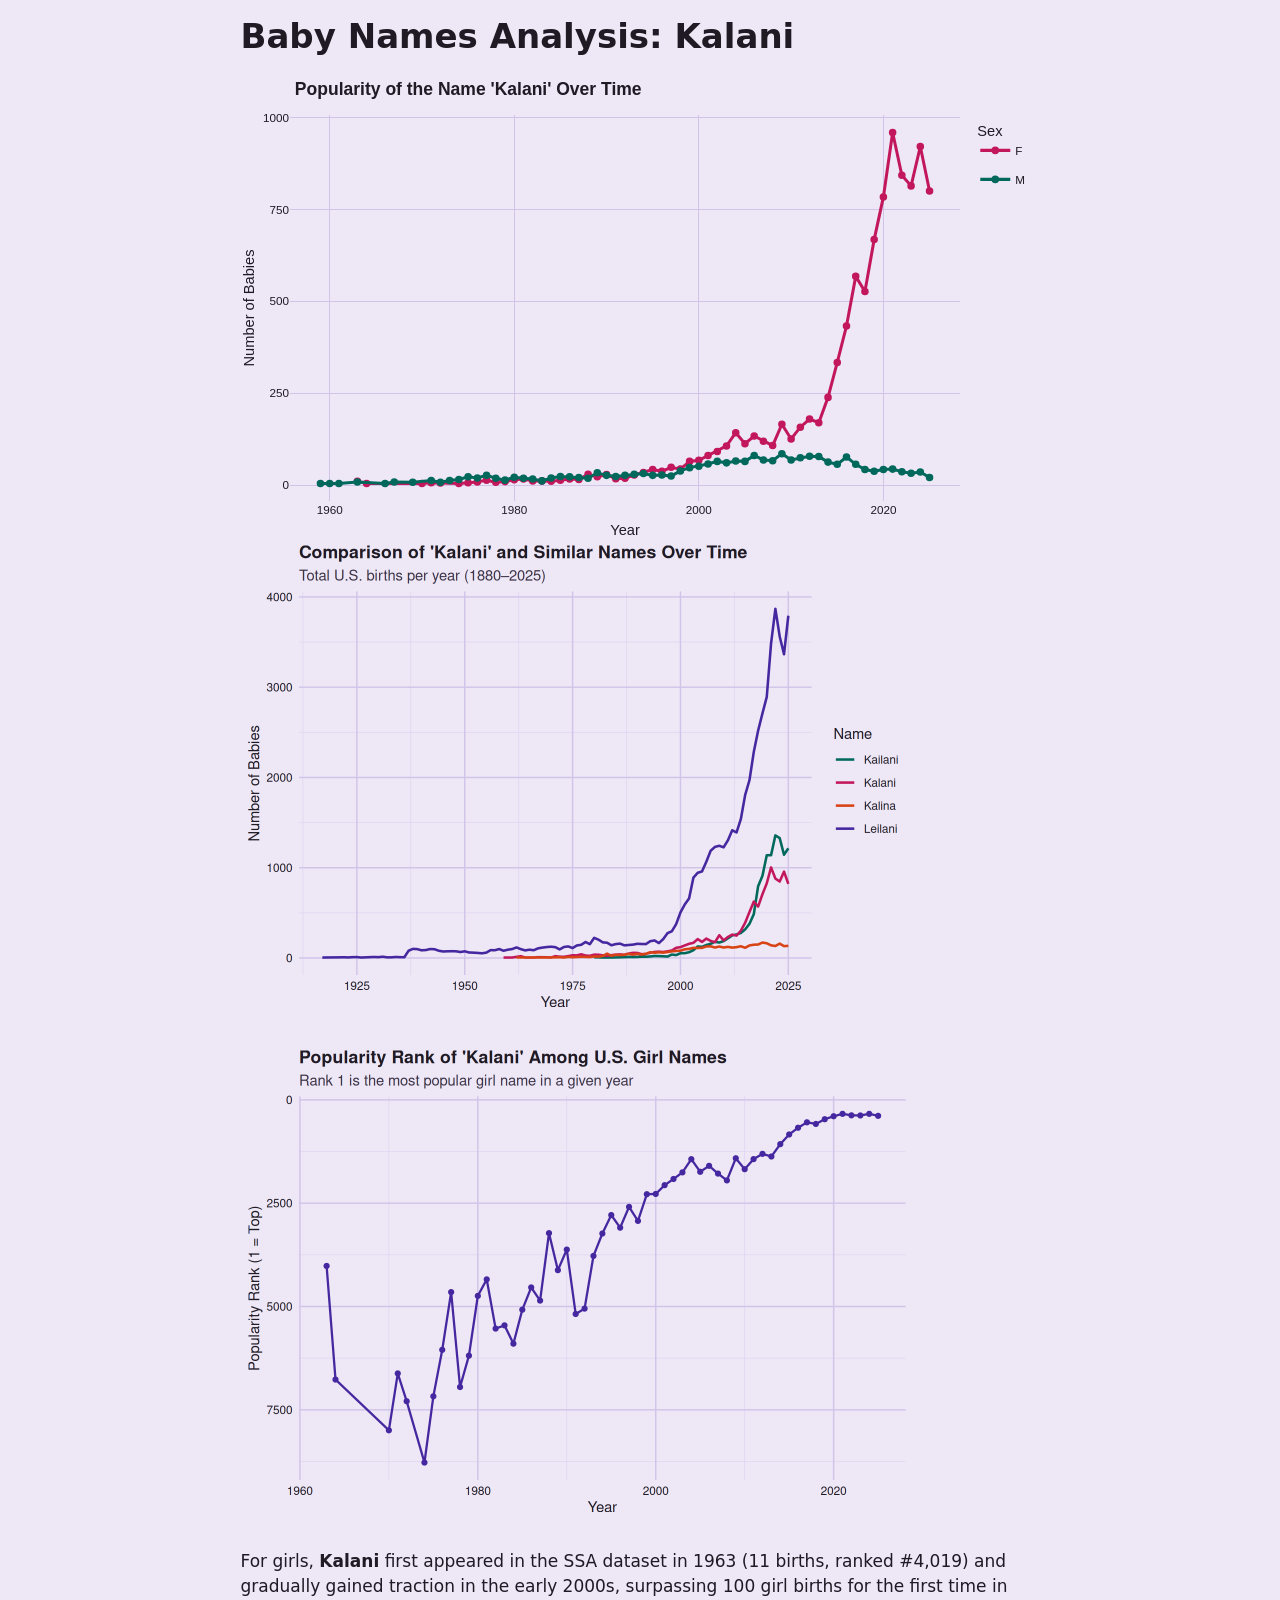
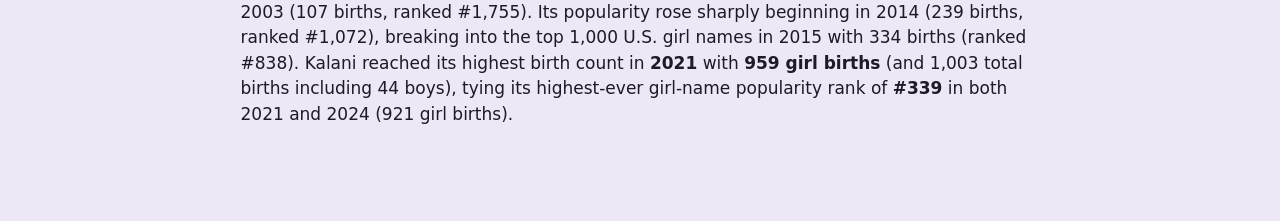
==== commit 4c412215: "Built site for gh-pages" ====
--- a/analysis.html
+++ b/analysis.html
@@ -39,7 +39,7 @@
 <link href="analysis_files/libs/quarto-html/quarto-syntax-highlighting-bf27225e3a48a9273f3daa8f8e829971.css" rel="stylesheet" id="quarto-text-highlighting-styles">
 <script src="analysis_files/libs/bootstrap/bootstrap.min.js"></script>
 <link href="analysis_files/libs/bootstrap/bootstrap-icons.css" rel="stylesheet">
-<link href="analysis_files/libs/bootstrap/bootstrap-77d061a0f9114bfb611d9726084df888.min.css" rel="stylesheet" append-hash="true" id="quarto-bootstrap" data-mode="light">
+<link href="analysis_files/libs/bootstrap/bootstrap-914d0a295468f697d2b11e02d10b7623.min.css" rel="stylesheet" append-hash="true" id="quarto-bootstrap" data-mode="light">
 <link href="analysis_files/libs/htmltools-fill-0.5.9/fill.css" rel="stylesheet">
 <script src="analysis_files/libs/htmlwidgets-1.6.4/htmlwidgets.js"></script>
 <script src="analysis_files/libs/plotly-binding-4.12.1/plotly.js"></script>
@@ -78,10 +78,16 @@
 </header>
 
 
+<style>
+  body, #quarto-content, .page-columns {
+    background-color: #EDE7F6 !important;
+    color: #1F1A24 !important;
+  }
+</style>
 <div class="cell">
 <div class="cell-output-display">
-<div class="plotly html-widget html-fill-item" id="htmlwidget-e04f7f097ef9d7e71e5f" style="width:100%;height:464px;"></div>
-<script type="application/json" data-for="htmlwidget-e04f7f097ef9d7e71e5f">{"x":{"data":[{"x":[1963,1964,1970,1971,1972,1974,1975,1976,1977,1978,1979,1980,1981,1982,1983,1984,1985,1986,1987,1988,1989,1990,1991,1992,1993,1994,1995,1996,1997,1998,1999,2000,2001,2002,2003,2004,2005,2006,2007,2008,2009,2010,2011,2012,2013,2014,2015,2016,2017,2018,2019,2020,2021,2022,2023,2024,2025],"y":[11,5,5,7,6,5,7,9,14,8,10,15,17,12,12,11,14,17,16,30,23,29,18,19,28,35,43,38,49,44,65,68,81,92,107,143,113,134,120,108,166,126,158,180,170,239,334,433,568,527,668,784,959,843,814,921,800],"text":["year: 1963<br />count:  11<br />sex: F","year: 1964<br />count:   5<br />sex: F","year: 1970<br />count:   5<br />sex: F","year: 1971<br />count:   7<br />sex: F","year: 1972<br />count:   6<br />sex: F","year: 1974<br />count:   5<br />sex: F","year: 1975<br />count:   7<br />sex: F","year: 1976<br />count:   9<br />sex: F","year: 1977<br />count:  14<br />sex: F","year: 1978<br />count:   8<br />sex: F","year: 1979<br />count:  10<br />sex: F","year: 1980<br />count:  15<br />sex: F","year: 1981<br />count:  17<br />sex: F","year: 1982<br />count:  12<br />sex: F","year: 1983<br />count:  12<br />sex: F","year: 1984<br />count:  11<br />sex: F","year: 1985<br />count:  14<br />sex: F","year: 1986<br />count:  17<br />sex: F","year: 1987<br />count:  16<br />sex: F","year: 1988<br />count:  30<br />sex: F","year: 1989<br />count:  23<br />sex: F","year: 1990<br />count:  29<br />sex: F","year: 1991<br />count:  18<br />sex: F","year: 1992<br />count:  19<br />sex: F","year: 1993<br />count:  28<br />sex: F","year: 1994<br />count:  35<br />sex: F","year: 1995<br />count:  43<br />sex: F","year: 1996<br />count:  38<br />sex: F","year: 1997<br />count:  49<br />sex: F","year: 1998<br />count:  44<br />sex: F","year: 1999<br />count:  65<br />sex: F","year: 2000<br />count:  68<br />sex: F","year: 2001<br />count:  81<br />sex: F","year: 2002<br />count:  92<br />sex: F","year: 2003<br />count: 107<br />sex: F","year: 2004<br />count: 143<br />sex: F","year: 2005<br />count: 113<br />sex: F","year: 2006<br />count: 134<br />sex: F","year: 2007<br />count: 120<br />sex: F","year: 2008<br />count: 108<br />sex: F","year: 2009<br />count: 166<br />sex: F","year: 2010<br />count: 126<br />sex: F","year: 2011<br />count: 158<br />sex: F","year: 2012<br />count: 180<br />sex: F","year: 2013<br />count: 170<br />sex: F","year: 2014<br />count: 239<br />sex: F","year: 2015<br />count: 334<br />sex: F","year: 2016<br />count: 433<br />sex: F","year: 2017<br />count: 568<br />sex: F","year: 2018<br />count: 527<br />sex: F","year: 2019<br />count: 668<br />sex: F","year: 2020<br />count: 784<br />sex: F","year: 2021<br />count: 959<br />sex: F","year: 2022<br />count: 843<br />sex: F","year: 2023<br />count: 814<br />sex: F","year: 2024<br />count: 921<br />sex: F","year: 2025<br />count: 800<br />sex: F"],"type":"scatter","mode":"lines+markers","line":{"width":1.8897637795275593,"color":"rgba(248,118,109,1)","dash":"solid"},"hoveron":"points","name":"F","legendgroup":"F","showlegend":true,"xaxis":"x","yaxis":"y","hoverinfo":"text","marker":{"autocolorscale":false,"color":"rgba(248,118,109,1)","opacity":1,"size":5.6692913385826778,"symbol":"circle","line":{"width":1.8897637795275593,"color":"rgba(248,118,109,1)"}},"frame":null},{"x":[1959,1960,1961,1963,1966,1967,1969,1971,1972,1973,1974,1975,1976,1977,1978,1979,1980,1981,1982,1983,1984,1985,1986,1987,1988,1989,1990,1991,1992,1993,1994,1995,1996,1997,1998,1999,2000,2001,2002,2003,2004,2005,2006,2007,2008,2009,2010,2011,2012,2013,2014,2015,2016,2017,2018,2019,2020,2021,2022,2023,2024,2025],"y":[5,5,5,9,5,9,8,13,8,13,16,23,20,27,19,14,22,19,17,12,20,24,23,21,19,34,27,24,27,30,32,27,28,25,39,48,52,58,65,61,66,65,81,69,67,86,69,75,79,78,63,57,77,57,43,38,43,44,37,33,36,21],"text":["year: 1959<br />count:   5<br />sex: M","year: 1960<br />count:   5<br />sex: M","year: 1961<br />count:   5<br />sex: M","year: 1963<br />count:   9<br />sex: M","year: 1966<br />count:   5<br />sex: M","year: 1967<br />count:   9<br />sex: M","year: 1969<br />count:   8<br />sex: M","year: 1971<br />count:  13<br />sex: M","year: 1972<br />count:   8<br />sex: M","year: 1973<br />count:  13<br />sex: M","year: 1974<br />count:  16<br />sex: M","year: 1975<br />count:  23<br />sex: M","year: 1976<br />count:  20<br />sex: M","year: 1977<br />count:  27<br />sex: M","year: 1978<br />count:  19<br />sex: M","year: 1979<br />count:  14<br />sex: M","year: 1980<br />count:  22<br />sex: M","year: 1981<br />count:  19<br />sex: M","year: 1982<br />count:  17<br />sex: M","year: 1983<br />count:  12<br />sex: M","year: 1984<br />count:  20<br />sex: M","year: 1985<br />count:  24<br />sex: M","year: 1986<br />count:  23<br />sex: M","year: 1987<br />count:  21<br />sex: M","year: 1988<br />count:  19<br />sex: M","year: 1989<br />count:  34<br />sex: M","year: 1990<br />count:  27<br />sex: M","year: 1991<br />count:  24<br />sex: M","year: 1992<br />count:  27<br />sex: M","year: 1993<br />count:  30<br />sex: M","year: 1994<br />count:  32<br />sex: M","year: 1995<br />count:  27<br />sex: M","year: 1996<br />count:  28<br />sex: M","year: 1997<br />count:  25<br />sex: M","year: 1998<br />count:  39<br />sex: M","year: 1999<br />count:  48<br />sex: M","year: 2000<br />count:  52<br />sex: M","year: 2001<br />count:  58<br />sex: M","year: 2002<br />count:  65<br />sex: M","year: 2003<br />count:  61<br />sex: M","year: 2004<br />count:  66<br />sex: M","year: 2005<br />count:  65<br />sex: M","year: 2006<br />count:  81<br />sex: M","year: 2007<br />count:  69<br />sex: M","year: 2008<br />count:  67<br />sex: M","year: 2009<br />count:  86<br />sex: M","year: 2010<br />count:  69<br />sex: M","year: 2011<br />count:  75<br />sex: M","year: 2012<br />count:  79<br />sex: M","year: 2013<br />count:  78<br />sex: M","year: 2014<br />count:  63<br />sex: M","year: 2015<br />count:  57<br />sex: M","year: 2016<br />count:  77<br />sex: M","year: 2017<br />count:  57<br />sex: M","year: 2018<br />count:  43<br />sex: M","year: 2019<br />count:  38<br />sex: M","year: 2020<br />count:  43<br />sex: M","year: 2021<br />count:  44<br />sex: M","year: 2022<br />count:  37<br />sex: M","year: 2023<br />count:  33<br />sex: M","year: 2024<br />count:  36<br />sex: M","year: 2025<br />count:  21<br />sex: M"],"type":"scatter","mode":"lines+markers","line":{"width":1.8897637795275593,"color":"rgba(0,191,196,1)","dash":"solid"},"hoveron":"points","name":"M","legendgroup":"M","showlegend":true,"xaxis":"x","yaxis":"y","hoverinfo":"text","marker":{"autocolorscale":false,"color":"rgba(0,191,196,1)","opacity":1,"size":5.6692913385826778,"symbol":"circle","line":{"width":1.8897637795275593,"color":"rgba(0,191,196,1)"}},"frame":null}],"layout":{"margin":{"t":40.840182648401829,"r":7.3059360730593621,"b":37.260273972602747,"l":48.949771689497723},"paper_bgcolor":"rgba(255,255,255,1)","font":{"color":"rgba(0,0,0,1)","family":"","size":14.611872146118724},"title":{"text":"Popularity of the Name 'Kalani' Over Time","font":{"color":"rgba(0,0,0,1)","family":"","size":17.534246575342465},"x":0,"xref":"paper"},"xaxis":{"domain":[0,1],"automargin":true,"type":"linear","autorange":false,"range":[1955.7,2028.3],"tickmode":"array","ticktext":["1960","1980","2000","2020"],"tickvals":[1960,1980,2000,2020],"categoryorder":"array","categoryarray":["1960","1980","2000","2020"],"nticks":null,"ticks":"","tickcolor":null,"ticklen":3.6529680365296811,"tickwidth":0,"showticklabels":true,"tickfont":{"color":"rgba(77,77,77,1)","family":"","size":11.68949771689498},"tickangle":-0,"showline":false,"linecolor":null,"linewidth":0,"showgrid":true,"gridcolor":"rgba(235,235,235,1)","gridwidth":0.66417600664176002,"zeroline":false,"anchor":"y","title":{"text":"Year","font":{"color":"rgba(0,0,0,1)","family":"","size":14.611872146118724}},"hoverformat":".2f"},"yaxis":{"domain":[0,1],"automargin":true,"type":"linear","autorange":false,"range":[-42.700000000000003,1006.7],"tickmode":"array","ticktext":["0","250","500","750","1000"],"tickvals":[0,250,500.00000000000006,750,1000],"categoryorder":"array","categoryarray":["0","250","500","750","1000"],"nticks":null,"ticks":"","tickcolor":null,"ticklen":3.6529680365296811,"tickwidth":0,"showticklabels":true,"tickfont":{"color":"rgba(77,77,77,1)","family":"","size":11.68949771689498},"tickangle":-0,"showline":false,"linecolor":null,"linewidth":0,"showgrid":true,"gridcolor":"rgba(235,235,235,1)","gridwidth":0.66417600664176002,"zeroline":false,"anchor":"x","title":{"text":"Number of Babies","font":{"color":"rgba(0,0,0,1)","family":"","size":14.611872146118724}},"hoverformat":".2f"},"shapes":[],"showlegend":true,"legend":{"bgcolor":null,"bordercolor":null,"borderwidth":0,"font":{"color":"rgba(0,0,0,1)","family":"","size":11.68949771689498},"title":{"text":"Sex","font":{"color":"rgba(0,0,0,1)","family":"","size":14.611872146118724}}},"hovermode":"closest","barmode":"relative"},"config":{"doubleClick":"reset","modeBarButtonsToAdd":["hoverclosest","hovercompare"],"showSendToCloud":false},"source":"A","attrs":{"50b912ff005a":{"x":{},"y":{},"colour":{},"type":"scatter"},"50b97a6e11d":{"x":{},"y":{},"colour":{}}},"cur_data":"50b912ff005a","visdat":{"50b912ff005a":["function (y) ","x"],"50b97a6e11d":["function (y) ","x"]},"highlight":{"on":"plotly_click","persistent":false,"dynamic":false,"selectize":false,"opacityDim":0.20000000000000001,"selected":{"opacity":1},"debounce":0},"shinyEvents":["plotly_hover","plotly_click","plotly_selected","plotly_relayout","plotly_brushed","plotly_brushing","plotly_clickannotation","plotly_doubleclick","plotly_deselect","plotly_afterplot","plotly_sunburstclick"],"base_url":"https://plot.ly"},"evals":[],"jsHooks":[]}</script>
+<div class="plotly html-widget html-fill-item" id="htmlwidget-8e5fb1de28471431982f" style="width:100%;height:464px;"></div>
+<script type="application/json" data-for="htmlwidget-8e5fb1de28471431982f">{"x":{"data":[{"x":[1963,1964,1970,1971,1972,1974,1975,1976,1977,1978,1979,1980,1981,1982,1983,1984,1985,1986,1987,1988,1989,1990,1991,1992,1993,1994,1995,1996,1997,1998,1999,2000,2001,2002,2003,2004,2005,2006,2007,2008,2009,2010,2011,2012,2013,2014,2015,2016,2017,2018,2019,2020,2021,2022,2023,2024,2025],"y":[11,5,5,7,6,5,7,9,14,8,10,15,17,12,12,11,14,17,16,30,23,29,18,19,28,35,43,38,49,44,65,68,81,92,107,143,113,134,120,108,166,126,158,180,170,239,334,433,568,527,668,784,959,843,814,921,800],"text":["year: 1963<br />count:  11<br />sex: F","year: 1964<br />count:   5<br />sex: F","year: 1970<br />count:   5<br />sex: F","year: 1971<br />count:   7<br />sex: F","year: 1972<br />count:   6<br />sex: F","year: 1974<br />count:   5<br />sex: F","year: 1975<br />count:   7<br />sex: F","year: 1976<br />count:   9<br />sex: F","year: 1977<br />count:  14<br />sex: F","year: 1978<br />count:   8<br />sex: F","year: 1979<br />count:  10<br />sex: F","year: 1980<br />count:  15<br />sex: F","year: 1981<br />count:  17<br />sex: F","year: 1982<br />count:  12<br />sex: F","year: 1983<br />count:  12<br />sex: F","year: 1984<br />count:  11<br />sex: F","year: 1985<br />count:  14<br />sex: F","year: 1986<br />count:  17<br />sex: F","year: 1987<br />count:  16<br />sex: F","year: 1988<br />count:  30<br />sex: F","year: 1989<br />count:  23<br />sex: F","year: 1990<br />count:  29<br />sex: F","year: 1991<br />count:  18<br />sex: F","year: 1992<br />count:  19<br />sex: F","year: 1993<br />count:  28<br />sex: F","year: 1994<br />count:  35<br />sex: F","year: 1995<br />count:  43<br />sex: F","year: 1996<br />count:  38<br />sex: F","year: 1997<br />count:  49<br />sex: F","year: 1998<br />count:  44<br />sex: F","year: 1999<br />count:  65<br />sex: F","year: 2000<br />count:  68<br />sex: F","year: 2001<br />count:  81<br />sex: F","year: 2002<br />count:  92<br />sex: F","year: 2003<br />count: 107<br />sex: F","year: 2004<br />count: 143<br />sex: F","year: 2005<br />count: 113<br />sex: F","year: 2006<br />count: 134<br />sex: F","year: 2007<br />count: 120<br />sex: F","year: 2008<br />count: 108<br />sex: F","year: 2009<br />count: 166<br />sex: F","year: 2010<br />count: 126<br />sex: F","year: 2011<br />count: 158<br />sex: F","year: 2012<br />count: 180<br />sex: F","year: 2013<br />count: 170<br />sex: F","year: 2014<br />count: 239<br />sex: F","year: 2015<br />count: 334<br />sex: F","year: 2016<br />count: 433<br />sex: F","year: 2017<br />count: 568<br />sex: F","year: 2018<br />count: 527<br />sex: F","year: 2019<br />count: 668<br />sex: F","year: 2020<br />count: 784<br />sex: F","year: 2021<br />count: 959<br />sex: F","year: 2022<br />count: 843<br />sex: F","year: 2023<br />count: 814<br />sex: F","year: 2024<br />count: 921<br />sex: F","year: 2025<br />count: 800<br />sex: F"],"type":"scatter","mode":"lines+markers","line":{"width":3.0236220472440949,"color":"rgba(194,24,91,1)","dash":"solid"},"hoveron":"points","name":"F","legendgroup":"F","showlegend":true,"xaxis":"x","yaxis":"y","hoverinfo":"text","marker":{"autocolorscale":false,"color":"rgba(194,24,91,1)","opacity":1,"size":5.6692913385826778,"symbol":"circle","line":{"width":1.8897637795275593,"color":"rgba(194,24,91,1)"}},"frame":null},{"x":[1959,1960,1961,1963,1966,1967,1969,1971,1972,1973,1974,1975,1976,1977,1978,1979,1980,1981,1982,1983,1984,1985,1986,1987,1988,1989,1990,1991,1992,1993,1994,1995,1996,1997,1998,1999,2000,2001,2002,2003,2004,2005,2006,2007,2008,2009,2010,2011,2012,2013,2014,2015,2016,2017,2018,2019,2020,2021,2022,2023,2024,2025],"y":[5,5,5,9,5,9,8,13,8,13,16,23,20,27,19,14,22,19,17,12,20,24,23,21,19,34,27,24,27,30,32,27,28,25,39,48,52,58,65,61,66,65,81,69,67,86,69,75,79,78,63,57,77,57,43,38,43,44,37,33,36,21],"text":["year: 1959<br />count:   5<br />sex: M","year: 1960<br />count:   5<br />sex: M","year: 1961<br />count:   5<br />sex: M","year: 1963<br />count:   9<br />sex: M","year: 1966<br />count:   5<br />sex: M","year: 1967<br />count:   9<br />sex: M","year: 1969<br />count:   8<br />sex: M","year: 1971<br />count:  13<br />sex: M","year: 1972<br />count:   8<br />sex: M","year: 1973<br />count:  13<br />sex: M","year: 1974<br />count:  16<br />sex: M","year: 1975<br />count:  23<br />sex: M","year: 1976<br />count:  20<br />sex: M","year: 1977<br />count:  27<br />sex: M","year: 1978<br />count:  19<br />sex: M","year: 1979<br />count:  14<br />sex: M","year: 1980<br />count:  22<br />sex: M","year: 1981<br />count:  19<br />sex: M","year: 1982<br />count:  17<br />sex: M","year: 1983<br />count:  12<br />sex: M","year: 1984<br />count:  20<br />sex: M","year: 1985<br />count:  24<br />sex: M","year: 1986<br />count:  23<br />sex: M","year: 1987<br />count:  21<br />sex: M","year: 1988<br />count:  19<br />sex: M","year: 1989<br />count:  34<br />sex: M","year: 1990<br />count:  27<br />sex: M","year: 1991<br />count:  24<br />sex: M","year: 1992<br />count:  27<br />sex: M","year: 1993<br />count:  30<br />sex: M","year: 1994<br />count:  32<br />sex: M","year: 1995<br />count:  27<br />sex: M","year: 1996<br />count:  28<br />sex: M","year: 1997<br />count:  25<br />sex: M","year: 1998<br />count:  39<br />sex: M","year: 1999<br />count:  48<br />sex: M","year: 2000<br />count:  52<br />sex: M","year: 2001<br />count:  58<br />sex: M","year: 2002<br />count:  65<br />sex: M","year: 2003<br />count:  61<br />sex: M","year: 2004<br />count:  66<br />sex: M","year: 2005<br />count:  65<br />sex: M","year: 2006<br />count:  81<br />sex: M","year: 2007<br />count:  69<br />sex: M","year: 2008<br />count:  67<br />sex: M","year: 2009<br />count:  86<br />sex: M","year: 2010<br />count:  69<br />sex: M","year: 2011<br />count:  75<br />sex: M","year: 2012<br />count:  79<br />sex: M","year: 2013<br />count:  78<br />sex: M","year: 2014<br />count:  63<br />sex: M","year: 2015<br />count:  57<br />sex: M","year: 2016<br />count:  77<br />sex: M","year: 2017<br />count:  57<br />sex: M","year: 2018<br />count:  43<br />sex: M","year: 2019<br />count:  38<br />sex: M","year: 2020<br />count:  43<br />sex: M","year: 2021<br />count:  44<br />sex: M","year: 2022<br />count:  37<br />sex: M","year: 2023<br />count:  33<br />sex: M","year: 2024<br />count:  36<br />sex: M","year: 2025<br />count:  21<br />sex: M"],"type":"scatter","mode":"lines+markers","line":{"width":3.0236220472440949,"color":"rgba(0,105,92,1)","dash":"solid"},"hoveron":"points","name":"M","legendgroup":"M","showlegend":true,"xaxis":"x","yaxis":"y","hoverinfo":"text","marker":{"autocolorscale":false,"color":"rgba(0,105,92,1)","opacity":1,"size":5.6692913385826778,"symbol":"circle","line":{"width":1.8897637795275593,"color":"rgba(0,105,92,1)"}},"frame":null}],"layout":{"margin":{"t":40.840182648401829,"r":7.3059360730593621,"b":37.260273972602747,"l":48.949771689497723},"plot_bgcolor":"#EDE7F6","paper_bgcolor":"#EDE7F6","font":{"color":"#1F1A24","family":"","size":14.611872146118724},"title":{"text":"<b> Popularity of the Name 'Kalani' Over Time <\/b>","font":{"color":"rgba(31,26,36,1)","family":"","size":17.534246575342465},"x":0,"xref":"paper"},"xaxis":{"domain":[0,1],"automargin":true,"type":"linear","autorange":false,"range":[1955.7,2028.3],"tickmode":"array","ticktext":["1960","1980","2000","2020"],"tickvals":[1960,1980,2000,2020],"categoryorder":"array","categoryarray":["1960","1980","2000","2020"],"nticks":null,"ticks":"","tickcolor":null,"ticklen":3.6529680365296811,"tickwidth":0,"showticklabels":true,"tickfont":{"color":"rgba(31,26,36,1)","family":"","size":11.68949771689498},"tickangle":-0,"showline":false,"linecolor":null,"linewidth":0,"showgrid":true,"gridcolor":"rgba(209,196,233,1)","gridwidth":0.66417600664176002,"zeroline":false,"anchor":"y","title":{"text":"Year","font":{"color":"rgba(31,26,36,1)","family":"","size":14.611872146118724}},"hoverformat":".2f"},"yaxis":{"domain":[0,1],"automargin":true,"type":"linear","autorange":false,"range":[-42.700000000000003,1006.7],"tickmode":"array","ticktext":["0","250","500","750","1000"],"tickvals":[0,250,500.00000000000006,750,1000],"categoryorder":"array","categoryarray":["0","250","500","750","1000"],"nticks":null,"ticks":"","tickcolor":null,"ticklen":3.6529680365296811,"tickwidth":0,"showticklabels":true,"tickfont":{"color":"rgba(31,26,36,1)","family":"","size":11.68949771689498},"tickangle":-0,"showline":false,"linecolor":null,"linewidth":0,"showgrid":true,"gridcolor":"rgba(209,196,233,1)","gridwidth":0.66417600664176002,"zeroline":false,"anchor":"x","title":{"text":"Number of Babies","font":{"color":"rgba(31,26,36,1)","family":"","size":14.611872146118724}},"hoverformat":".2f"},"shapes":[],"showlegend":true,"legend":{"bgcolor":"rgba(237,231,246,1)","bordercolor":"transparent","borderwidth":1.8897637795275593,"font":{"color":"rgba(31,26,36,1)","family":"","size":11.68949771689498},"title":{"text":"Sex","font":{"color":"rgba(31,26,36,1)","family":"","size":14.611872146118724}}},"hovermode":"closest","barmode":"relative"},"config":{"doubleClick":"reset","modeBarButtonsToAdd":["hoverclosest","hovercompare"],"showSendToCloud":false},"source":"A","attrs":{"57f76acc935b":{"x":{},"y":{},"colour":{},"type":"scatter"},"57f772bd1fa5":{"x":{},"y":{},"colour":{}}},"cur_data":"57f76acc935b","visdat":{"57f76acc935b":["function (y) ","x"],"57f772bd1fa5":["function (y) ","x"]},"highlight":{"on":"plotly_click","persistent":false,"dynamic":false,"selectize":false,"opacityDim":0.20000000000000001,"selected":{"opacity":1},"debounce":0},"shinyEvents":["plotly_hover","plotly_click","plotly_selected","plotly_relayout","plotly_brushed","plotly_brushing","plotly_clickannotation","plotly_doubleclick","plotly_deselect","plotly_afterplot","plotly_sunburstclick"],"base_url":"https://plot.ly"},"evals":[],"jsHooks":[]}</script>
 </div>
 </div>
 <div class="cell">
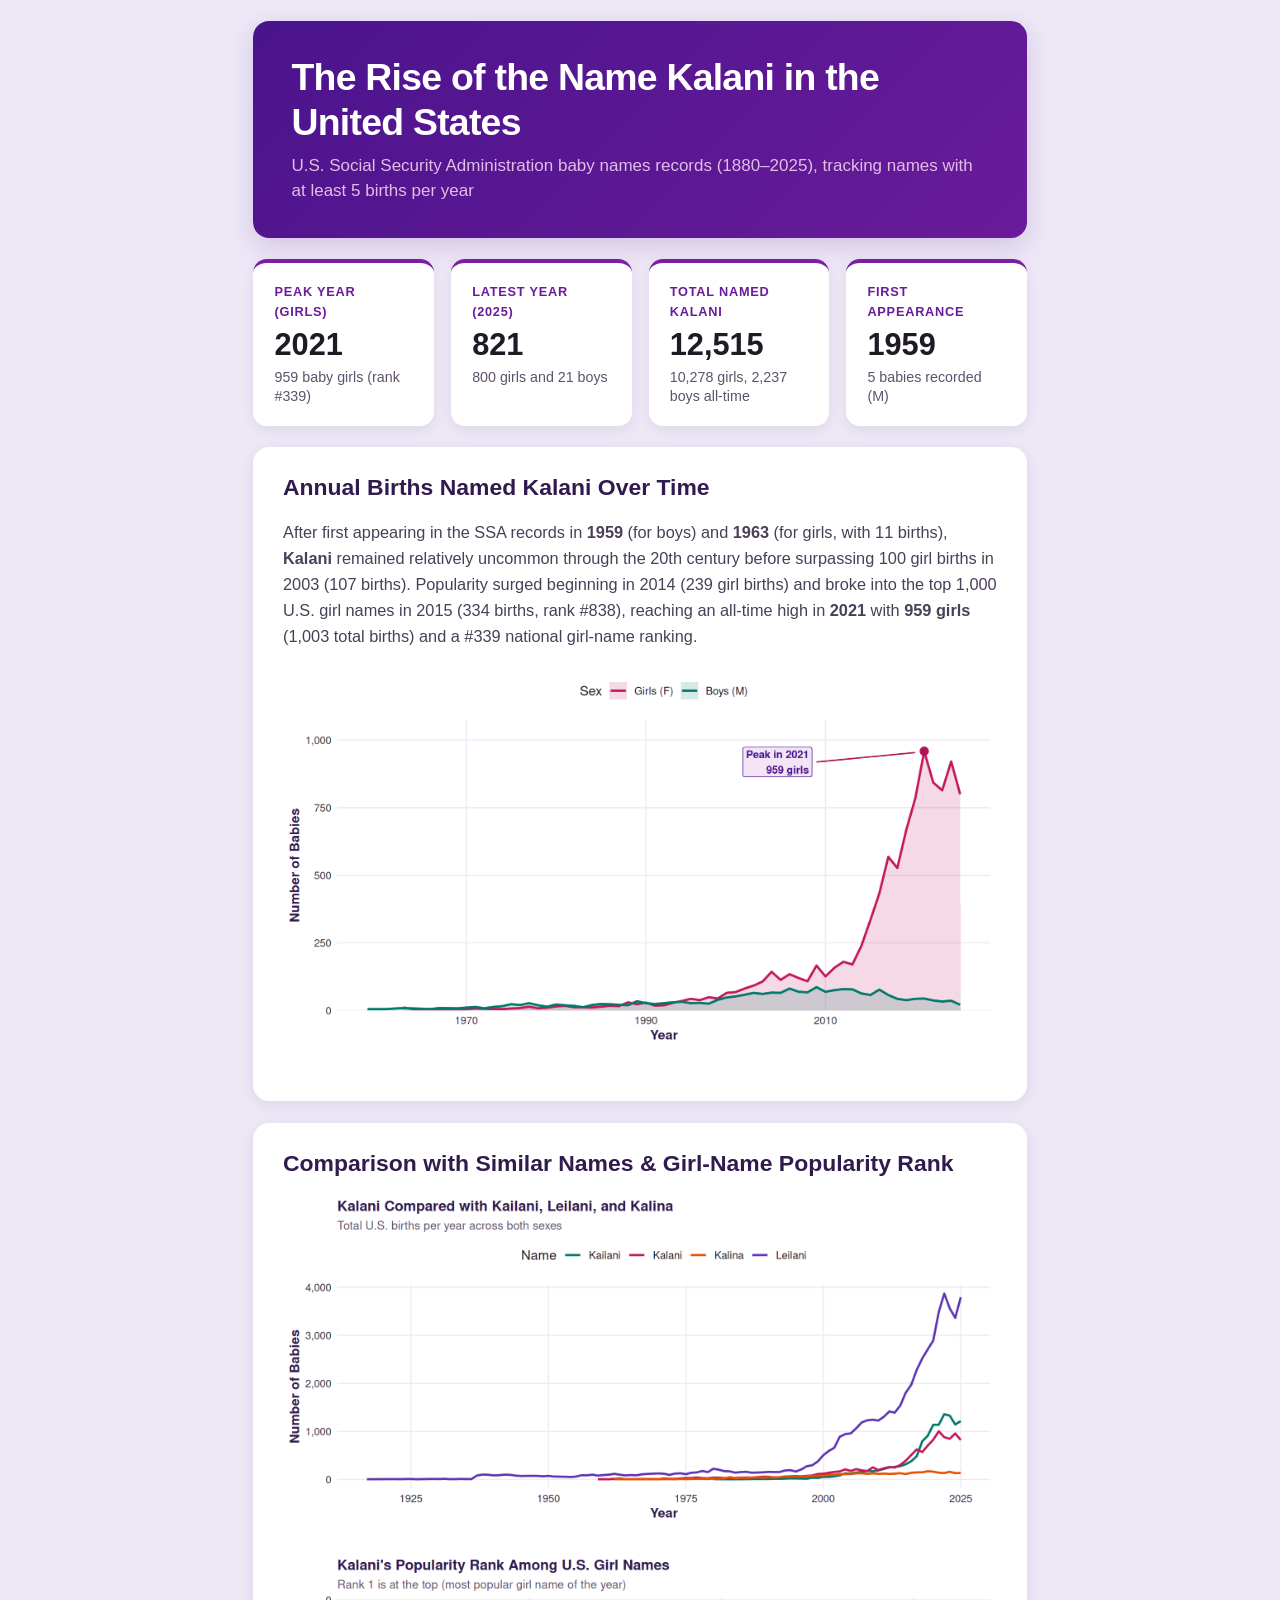
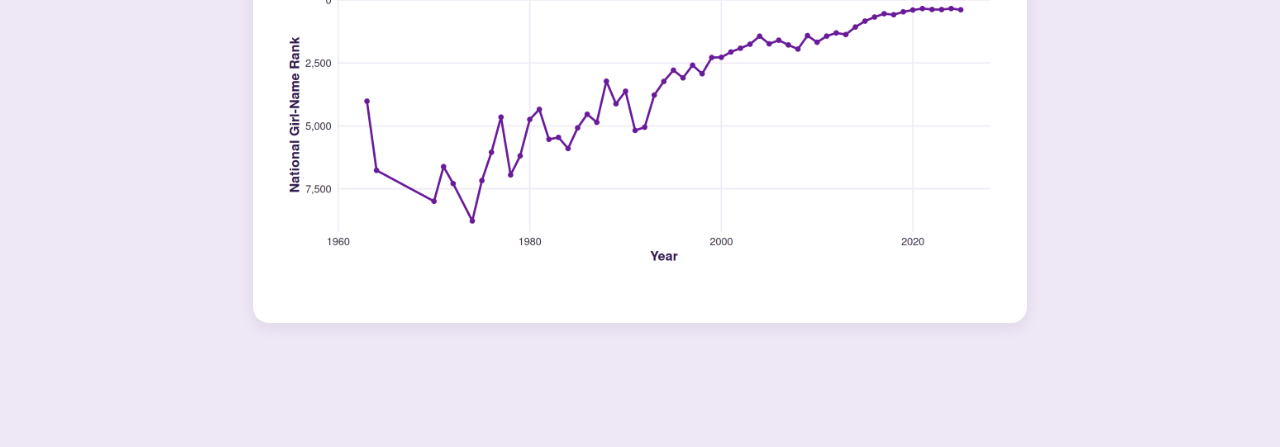
==== commit 6acf6886: "Built site for gh-pages" ====
--- a/analysis.html
+++ b/analysis.html
@@ -7,7 +7,7 @@
 <meta name="viewport" content="width=device-width, initial-scale=1.0, user-scalable=yes">
 
 
-<title>Baby Names Analysis: Kalani</title>
+<title>The Rise of the Name Kalani in the United States</title>
 <style>
 /* Default styles provided by pandoc.
 ** See https://pandoc.org/MANUAL.html#variables-for-html for config info.
@@ -40,15 +40,6 @@
 <script src="analysis_files/libs/bootstrap/bootstrap.min.js"></script>
 <link href="analysis_files/libs/bootstrap/bootstrap-icons.css" rel="stylesheet">
 <link href="analysis_files/libs/bootstrap/bootstrap-914d0a295468f697d2b11e02d10b7623.min.css" rel="stylesheet" append-hash="true" id="quarto-bootstrap" data-mode="light">
-<link href="analysis_files/libs/htmltools-fill-0.5.9/fill.css" rel="stylesheet">
-<script src="analysis_files/libs/htmlwidgets-1.6.4/htmlwidgets.js"></script>
-<script src="analysis_files/libs/plotly-binding-4.12.1/plotly.js"></script>
-<script src="analysis_files/libs/typedarray-0.1/typedarray.min.js"></script>
-<script src="analysis_files/libs/jquery-3.5.1/jquery.min.js"></script>
-<link href="analysis_files/libs/crosstalk-1.2.2/css/crosstalk.min.css" rel="stylesheet">
-<script src="analysis_files/libs/crosstalk-1.2.2/js/crosstalk.min.js"></script>
-<link href="analysis_files/libs/plotly-htmlwidgets-css-2.25.2/plotly-htmlwidgets.css" rel="stylesheet">
-<script src="analysis_files/libs/plotly-main-2.25.2/plotly-latest.min.js"></script>
 
 
 </head>
@@ -59,56 +50,221 @@
 
 <main class="content" id="quarto-document-content">
 
-<header id="title-block-header" class="quarto-title-block default">
-<div class="quarto-title">
-<h1 class="title">Baby Names Analysis: Kalani</h1>
-</div>
-
-
-
-<div class="quarto-title-meta">
-
-    
-  
-    
-  </div>
-  
-
-
-</header>
+
 
 
 <style>
   body, #quarto-content, .page-columns {
     background-color: #EDE7F6 !important;
     color: #1F1A24 !important;
+    font-family: "Inter", -apple-system, BlinkMacSystemFont, "Segoe UI", Roboto, sans-serif;
+  }
+
+  main.content {
+    max-width: 1020px;
+    margin: 0 auto;
+    padding: 1.25rem 0.75rem 2.5rem 0.75rem;
+  }
+
+  .header-card {
+    background: linear-gradient(135deg, #4A148C 0%, #6A1B9A 100%);
+    color: #FFFFFF;
+    border-radius: 16px;
+    padding: 2rem 2.25rem;
+    margin-bottom: 1.25rem;
+    box-shadow: 0 8px 24px rgba(74, 20, 140, 0.16);
+  }
+
+  .header-card h1 {
+    margin: 0 0 0.45rem 0;
+    font-size: clamp(1.5rem, 3.5vw, 2.2rem);
+    font-weight: 800;
+    letter-spacing: -0.02em;
+    color: #FFFFFF;
+    border: none;
+  }
+
+  .header-card p {
+    margin: 0;
+    font-size: 1rem;
+    color: #E1BEE7;
+  }
+
+  .stats-grid {
+    display: grid;
+    grid-template-columns: repeat(4, minmax(0, 1fr));
+    gap: 1rem;
+    width: 100%;
+    box-sizing: border-box;
+    margin-bottom: 1.25rem;
+  }
+
+  .stat-card {
+    background: #FFFFFF;
+    border-radius: 14px;
+    padding: 1.15rem 1.25rem;
+    box-shadow: 0 4px 14px rgba(49, 27, 78, 0.07);
+    border-top: 4px solid #7B1FA2;
+    box-sizing: border-box;
+    min-width: 0;
+  }
+
+  .stat-label {
+    font-size: 0.75rem;
+    font-weight: 700;
+    text-transform: uppercase;
+    letter-spacing: 0.06em;
+    color: #6A1B9A;
+    margin-bottom: 0.35rem;
+  }
+
+  .stat-value {
+    font-size: clamp(1.5rem, 2.4vw, 2rem);
+    font-weight: 800;
+    color: #1F1A24;
+    line-height: 1.15;
+    margin-bottom: 0.35rem;
+  }
+
+  .stat-desc {
+    font-size: 0.84rem;
+    color: #5E526C;
+    margin: 0;
+    line-height: 1.35;
+  }
+
+  .chart-card {
+    background: #FFFFFF;
+    border-radius: 16px;
+    padding: 1.6rem 1.75rem;
+    margin-bottom: 1.25rem;
+    box-shadow: 0 4px 16px rgba(49, 27, 78, 0.08);
+    box-sizing: border-box;
+  }
+
+  .chart-card h2 {
+    margin-top: 0;
+    margin-bottom: 0.5rem;
+    font-size: 1.35rem;
+    font-weight: 700;
+    color: #311B4E;
+    border-bottom: none;
+  }
+
+  .chart-card p.trend-note {
+    margin-top: 0;
+    margin-bottom: 1.1rem;
+    color: #4A3F58;
+    font-size: 0.96rem;
+    line-height: 1.6;
+  }
+
+  @media (max-width: 768px) {
+    .stats-grid {
+      grid-template-columns: repeat(2, minmax(0, 1fr));
+    }
+    .header-card {
+      padding: 1.5rem 1.25rem;
+    }
+    .chart-card {
+      padding: 1.25rem 1rem;
+    }
   }
 </style>
-<div class="cell">
-<div class="cell-output-display">
-<div class="plotly html-widget html-fill-item" id="htmlwidget-8e5fb1de28471431982f" style="width:100%;height:464px;"></div>
-<script type="application/json" data-for="htmlwidget-8e5fb1de28471431982f">{"x":{"data":[{"x":[1963,1964,1970,1971,1972,1974,1975,1976,1977,1978,1979,1980,1981,1982,1983,1984,1985,1986,1987,1988,1989,1990,1991,1992,1993,1994,1995,1996,1997,1998,1999,2000,2001,2002,2003,2004,2005,2006,2007,2008,2009,2010,2011,2012,2013,2014,2015,2016,2017,2018,2019,2020,2021,2022,2023,2024,2025],"y":[11,5,5,7,6,5,7,9,14,8,10,15,17,12,12,11,14,17,16,30,23,29,18,19,28,35,43,38,49,44,65,68,81,92,107,143,113,134,120,108,166,126,158,180,170,239,334,433,568,527,668,784,959,843,814,921,800],"text":["year: 1963<br />count:  11<br />sex: F","year: 1964<br />count:   5<br />sex: F","year: 1970<br />count:   5<br />sex: F","year: 1971<br />count:   7<br />sex: F","year: 1972<br />count:   6<br />sex: F","year: 1974<br />count:   5<br />sex: F","year: 1975<br />count:   7<br />sex: F","year: 1976<br />count:   9<br />sex: F","year: 1977<br />count:  14<br />sex: F","year: 1978<br />count:   8<br />sex: F","year: 1979<br />count:  10<br />sex: F","year: 1980<br />count:  15<br />sex: F","year: 1981<br />count:  17<br />sex: F","year: 1982<br />count:  12<br />sex: F","year: 1983<br />count:  12<br />sex: F","year: 1984<br />count:  11<br />sex: F","year: 1985<br />count:  14<br />sex: F","year: 1986<br />count:  17<br />sex: F","year: 1987<br />count:  16<br />sex: F","year: 1988<br />count:  30<br />sex: F","year: 1989<br />count:  23<br />sex: F","year: 1990<br />count:  29<br />sex: F","year: 1991<br />count:  18<br />sex: F","year: 1992<br />count:  19<br />sex: F","year: 1993<br />count:  28<br />sex: F","year: 1994<br />count:  35<br />sex: F","year: 1995<br />count:  43<br />sex: F","year: 1996<br />count:  38<br />sex: F","year: 1997<br />count:  49<br />sex: F","year: 1998<br />count:  44<br />sex: F","year: 1999<br />count:  65<br />sex: F","year: 2000<br />count:  68<br />sex: F","year: 2001<br />count:  81<br />sex: F","year: 2002<br />count:  92<br />sex: F","year: 2003<br />count: 107<br />sex: F","year: 2004<br />count: 143<br />sex: F","year: 2005<br />count: 113<br />sex: F","year: 2006<br />count: 134<br />sex: F","year: 2007<br />count: 120<br />sex: F","year: 2008<br />count: 108<br />sex: F","year: 2009<br />count: 166<br />sex: F","year: 2010<br />count: 126<br />sex: F","year: 2011<br />count: 158<br />sex: F","year: 2012<br />count: 180<br />sex: F","year: 2013<br />count: 170<br />sex: F","year: 2014<br />count: 239<br />sex: F","year: 2015<br />count: 334<br />sex: F","year: 2016<br />count: 433<br />sex: F","year: 2017<br />count: 568<br />sex: F","year: 2018<br />count: 527<br />sex: F","year: 2019<br />count: 668<br />sex: F","year: 2020<br />count: 784<br />sex: F","year: 2021<br />count: 959<br />sex: F","year: 2022<br />count: 843<br />sex: F","year: 2023<br />count: 814<br />sex: F","year: 2024<br />count: 921<br />sex: F","year: 2025<br />count: 800<br />sex: F"],"type":"scatter","mode":"lines+markers","line":{"width":3.0236220472440949,"color":"rgba(194,24,91,1)","dash":"solid"},"hoveron":"points","name":"F","legendgroup":"F","showlegend":true,"xaxis":"x","yaxis":"y","hoverinfo":"text","marker":{"autocolorscale":false,"color":"rgba(194,24,91,1)","opacity":1,"size":5.6692913385826778,"symbol":"circle","line":{"width":1.8897637795275593,"color":"rgba(194,24,91,1)"}},"frame":null},{"x":[1959,1960,1961,1963,1966,1967,1969,1971,1972,1973,1974,1975,1976,1977,1978,1979,1980,1981,1982,1983,1984,1985,1986,1987,1988,1989,1990,1991,1992,1993,1994,1995,1996,1997,1998,1999,2000,2001,2002,2003,2004,2005,2006,2007,2008,2009,2010,2011,2012,2013,2014,2015,2016,2017,2018,2019,2020,2021,2022,2023,2024,2025],"y":[5,5,5,9,5,9,8,13,8,13,16,23,20,27,19,14,22,19,17,12,20,24,23,21,19,34,27,24,27,30,32,27,28,25,39,48,52,58,65,61,66,65,81,69,67,86,69,75,79,78,63,57,77,57,43,38,43,44,37,33,36,21],"text":["year: 1959<br />count:   5<br />sex: M","year: 1960<br />count:   5<br />sex: M","year: 1961<br />count:   5<br />sex: M","year: 1963<br />count:   9<br />sex: M","year: 1966<br />count:   5<br />sex: M","year: 1967<br />count:   9<br />sex: M","year: 1969<br />count:   8<br />sex: M","year: 1971<br />count:  13<br />sex: M","year: 1972<br />count:   8<br />sex: M","year: 1973<br />count:  13<br />sex: M","year: 1974<br />count:  16<br />sex: M","year: 1975<br />count:  23<br />sex: M","year: 1976<br />count:  20<br />sex: M","year: 1977<br />count:  27<br />sex: M","year: 1978<br />count:  19<br />sex: M","year: 1979<br />count:  14<br />sex: M","year: 1980<br />count:  22<br />sex: M","year: 1981<br />count:  19<br />sex: M","year: 1982<br />count:  17<br />sex: M","year: 1983<br />count:  12<br />sex: M","year: 1984<br />count:  20<br />sex: M","year: 1985<br />count:  24<br />sex: M","year: 1986<br />count:  23<br />sex: M","year: 1987<br />count:  21<br />sex: M","year: 1988<br />count:  19<br />sex: M","year: 1989<br />count:  34<br />sex: M","year: 1990<br />count:  27<br />sex: M","year: 1991<br />count:  24<br />sex: M","year: 1992<br />count:  27<br />sex: M","year: 1993<br />count:  30<br />sex: M","year: 1994<br />count:  32<br />sex: M","year: 1995<br />count:  27<br />sex: M","year: 1996<br />count:  28<br />sex: M","year: 1997<br />count:  25<br />sex: M","year: 1998<br />count:  39<br />sex: M","year: 1999<br />count:  48<br />sex: M","year: 2000<br />count:  52<br />sex: M","year: 2001<br />count:  58<br />sex: M","year: 2002<br />count:  65<br />sex: M","year: 2003<br />count:  61<br />sex: M","year: 2004<br />count:  66<br />sex: M","year: 2005<br />count:  65<br />sex: M","year: 2006<br />count:  81<br />sex: M","year: 2007<br />count:  69<br />sex: M","year: 2008<br />count:  67<br />sex: M","year: 2009<br />count:  86<br />sex: M","year: 2010<br />count:  69<br />sex: M","year: 2011<br />count:  75<br />sex: M","year: 2012<br />count:  79<br />sex: M","year: 2013<br />count:  78<br />sex: M","year: 2014<br />count:  63<br />sex: M","year: 2015<br />count:  57<br />sex: M","year: 2016<br />count:  77<br />sex: M","year: 2017<br />count:  57<br />sex: M","year: 2018<br />count:  43<br />sex: M","year: 2019<br />count:  38<br />sex: M","year: 2020<br />count:  43<br />sex: M","year: 2021<br />count:  44<br />sex: M","year: 2022<br />count:  37<br />sex: M","year: 2023<br />count:  33<br />sex: M","year: 2024<br />count:  36<br />sex: M","year: 2025<br />count:  21<br />sex: M"],"type":"scatter","mode":"lines+markers","line":{"width":3.0236220472440949,"color":"rgba(0,105,92,1)","dash":"solid"},"hoveron":"points","name":"M","legendgroup":"M","showlegend":true,"xaxis":"x","yaxis":"y","hoverinfo":"text","marker":{"autocolorscale":false,"color":"rgba(0,105,92,1)","opacity":1,"size":5.6692913385826778,"symbol":"circle","line":{"width":1.8897637795275593,"color":"rgba(0,105,92,1)"}},"frame":null}],"layout":{"margin":{"t":40.840182648401829,"r":7.3059360730593621,"b":37.260273972602747,"l":48.949771689497723},"plot_bgcolor":"#EDE7F6","paper_bgcolor":"#EDE7F6","font":{"color":"#1F1A24","family":"","size":14.611872146118724},"title":{"text":"<b> Popularity of the Name 'Kalani' Over Time <\/b>","font":{"color":"rgba(31,26,36,1)","family":"","size":17.534246575342465},"x":0,"xref":"paper"},"xaxis":{"domain":[0,1],"automargin":true,"type":"linear","autorange":false,"range":[1955.7,2028.3],"tickmode":"array","ticktext":["1960","1980","2000","2020"],"tickvals":[1960,1980,2000,2020],"categoryorder":"array","categoryarray":["1960","1980","2000","2020"],"nticks":null,"ticks":"","tickcolor":null,"ticklen":3.6529680365296811,"tickwidth":0,"showticklabels":true,"tickfont":{"color":"rgba(31,26,36,1)","family":"","size":11.68949771689498},"tickangle":-0,"showline":false,"linecolor":null,"linewidth":0,"showgrid":true,"gridcolor":"rgba(209,196,233,1)","gridwidth":0.66417600664176002,"zeroline":false,"anchor":"y","title":{"text":"Year","font":{"color":"rgba(31,26,36,1)","family":"","size":14.611872146118724}},"hoverformat":".2f"},"yaxis":{"domain":[0,1],"automargin":true,"type":"linear","autorange":false,"range":[-42.700000000000003,1006.7],"tickmode":"array","ticktext":["0","250","500","750","1000"],"tickvals":[0,250,500.00000000000006,750,1000],"categoryorder":"array","categoryarray":["0","250","500","750","1000"],"nticks":null,"ticks":"","tickcolor":null,"ticklen":3.6529680365296811,"tickwidth":0,"showticklabels":true,"tickfont":{"color":"rgba(31,26,36,1)","family":"","size":11.68949771689498},"tickangle":-0,"showline":false,"linecolor":null,"linewidth":0,"showgrid":true,"gridcolor":"rgba(209,196,233,1)","gridwidth":0.66417600664176002,"zeroline":false,"anchor":"x","title":{"text":"Number of Babies","font":{"color":"rgba(31,26,36,1)","family":"","size":14.611872146118724}},"hoverformat":".2f"},"shapes":[],"showlegend":true,"legend":{"bgcolor":"rgba(237,231,246,1)","bordercolor":"transparent","borderwidth":1.8897637795275593,"font":{"color":"rgba(31,26,36,1)","family":"","size":11.68949771689498},"title":{"text":"Sex","font":{"color":"rgba(31,26,36,1)","family":"","size":14.611872146118724}}},"hovermode":"closest","barmode":"relative"},"config":{"doubleClick":"reset","modeBarButtonsToAdd":["hoverclosest","hovercompare"],"showSendToCloud":false},"source":"A","attrs":{"57f76acc935b":{"x":{},"y":{},"colour":{},"type":"scatter"},"57f772bd1fa5":{"x":{},"y":{},"colour":{}}},"cur_data":"57f76acc935b","visdat":{"57f76acc935b":["function (y) ","x"],"57f772bd1fa5":["function (y) ","x"]},"highlight":{"on":"plotly_click","persistent":false,"dynamic":false,"selectize":false,"opacityDim":0.20000000000000001,"selected":{"opacity":1},"debounce":0},"shinyEvents":["plotly_hover","plotly_click","plotly_selected","plotly_relayout","plotly_brushed","plotly_brushing","plotly_clickannotation","plotly_doubleclick","plotly_deselect","plotly_afterplot","plotly_sunburstclick"],"base_url":"https://plot.ly"},"evals":[],"jsHooks":[]}</script>
-</div>
-</div>
+<div class="header-card">
+<h1>
+The Rise of the Name Kalani in the United States
+</h1>
+<p>
+U.S. Social Security Administration baby names records (1880–2025), tracking names with at least 5 births per year
+</p>
+</div>
+<div class="stats-grid">
+<div class="stat-card">
+<div class="stat-label">
+Peak Year (Girls)
+</div>
+<div class="stat-value">
+2021
+</div>
+<p class="stat-desc">
+959 baby girls (rank #339)
+</p>
+</div>
+<div class="stat-card">
+<div class="stat-label">
+Latest Year (2025)
+</div>
+<div class="stat-value">
+821
+</div>
+<p class="stat-desc">
+800 girls and 21 boys
+</p>
+</div>
+<div class="stat-card">
+<div class="stat-label">
+Total Named Kalani
+</div>
+<div class="stat-value">
+12,515
+</div>
+<p class="stat-desc">
+10,278 girls, 2,237 boys all-time
+</p>
+</div>
+<div class="stat-card">
+<div class="stat-label">
+First Appearance
+</div>
+<div class="stat-value">
+1959
+</div>
+<p class="stat-desc">
+5 babies recorded (M)
+</p>
+</div>
+</div>
+<div class="chart-card">
+<h2 class="anchored">
+Annual Births Named Kalani Over Time
+</h2>
+<p class="trend-note">
+After first appearing in the SSA records in <strong>1959</strong> (for boys) and <strong>1963</strong> (for girls, with 11 births), <strong>Kalani</strong> remained relatively uncommon through the 20th century before surpassing 100 girl births in 2003 (107 births). Popularity surged beginning in 2014 (239 girl births) and broke into the top 1,000 U.S. girl names in 2015 (334 births, rank #838), reaching an all-time high in <strong>2021</strong> with <strong>959 girls</strong> (1,003 total births) and a #339 national girl-name ranking.
+</p>
 <div class="cell">
 <div class="cell-output-display">
 <div>
 <figure class="figure">
-<p><img src="analysis_files/figure-html/unnamed-chunk-3-1.png" class="img-fluid figure-img" width="672"></p>
+<p><img src="analysis_files/figure-html/unnamed-chunk-2-1.png" class="img-fluid figure-img" width="864"></p>
 </figure>
 </div>
 </div>
 </div>
+</div>
+<div class="chart-card">
+<h2 class="anchored">
+Comparison with Similar Names &amp; Girl-Name Popularity Rank
+</h2>
 <div class="cell">
 <div class="cell-output-display">
 <div>
 <figure class="figure">
-<p><img src="analysis_files/figure-html/unnamed-chunk-4-1.png" class="img-fluid figure-img" width="672"></p>
+<p><img src="analysis_files/figure-html/unnamed-chunk-3-1.png" class="img-fluid figure-img" width="864"></p>
 </figure>
 </div>
 </div>
 </div>
-<p>For girls, <strong>Kalani</strong> first appeared in the SSA dataset in 1963 (11 births, ranked #4,019) and gradually gained traction in the early 2000s, surpassing 100 girl births for the first time in 2003 (107 births, ranked #1,755). Its popularity rose sharply beginning in 2014 (239 births, ranked #1,072), breaking into the top 1,000 U.S. girl names in 2015 with 334 births (ranked #838). Kalani reached its highest birth count in <strong>2021</strong> with <strong>959 girl births</strong> (and 1,003 total births including 44 boys), tying its highest-ever girl-name popularity rank of <strong>#339</strong> in both 2021 and 2024 (921 girl births).</p>
+<div class="cell">
+<div class="cell-output-display">
+<div>
+<figure class="figure">
+<p><img src="analysis_files/figure-html/unnamed-chunk-4-1.png" class="img-fluid figure-img" width="864"></p>
+</figure>
+</div>
+</div>
+</div>
+</div>
 
 </main>
 <!-- /main column -->
